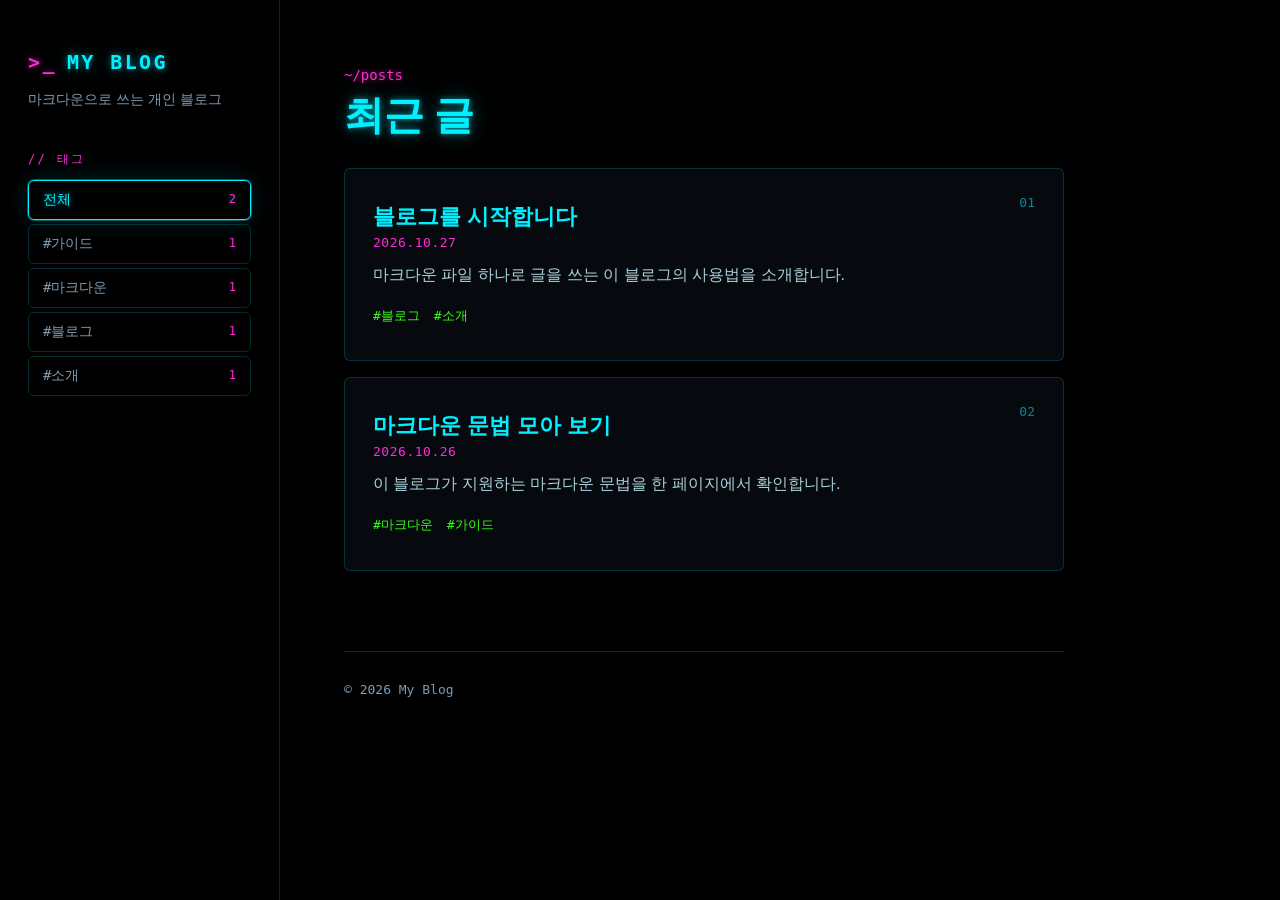
==== index.html @ 9af013af "네온 다크 테마로 디자인 전면 개편 - 검은 배경에 네온 청록·분홍·초록 색 체계 적용 - 넓은 화면은 왼쪽 고정 사이드바(태그, 목차) 레이아웃으로 변경 - 글 목록을 번호 붙은" ====
<!doctype html>
<html lang="ko">
<head>
  <meta charset="utf-8">
  <meta name="viewport" content="width=device-width, initial-scale=1">
  <meta name="color-scheme" content="dark">
  <meta name="theme-color" content="#000000">
  <meta name="description" content="마크다운으로 쓰는 개인 블로그">
  <title>My Blog</title>
  <link rel="stylesheet" href="css/style.css">
  <script type="module" src="js/list.js"></script>
</head>
<body>
  <a class="skip-link" href="#main-content">본문으로 건너뛰기</a>

  <div class="layout">
    <header class="sidebar">
      <a class="logo" href="index.html"><span class="logo-mark" aria-hidden="true">&gt;_</span>MY BLOG</a>
      <p class="tagline">마크다운으로 쓰는 개인 블로그</p>

      <div class="side-section" data-tag-section hidden>
        <p class="side-label">태그</p>
        <nav class="tag-filter" aria-label="태그 필터" data-tag-filter></nav>
      </div>
    </header>

    <main id="main-content" class="content">
      <p class="eyebrow">~/posts</p>
      <h1 class="page-title">최근 글</h1>
      <ul class="post-list" data-post-list>
        <li class="notice">불러오는 중…</li>
      </ul>

      <footer class="site-footer">© 2026 My Blog</footer>
    </main>
  </div>
</body>
</html>
---- css/style.css ----
/* ========== 색 · 글꼴 변수 ========== */

:root {
  color-scheme: dark;
  --bg: #000000;
  --surface: #06090d;
  --text: #c8f4ff;
  --text-muted: #7f9bb0;
  --neon: #00f0ff;
  --neon-2: #ff2bd6;
  --neon-3: #39ff14;
  --border: rgba(0, 240, 255, 0.18);
  --border-strong: rgba(0, 240, 255, 0.55);
  --code-bg: #05080c;

  --glow: 0 0 6px rgba(0, 240, 255, 0.55), 0 0 22px rgba(0, 240, 255, 0.3);
  --glow-2: 0 0 6px rgba(255, 43, 214, 0.6), 0 0 22px rgba(255, 43, 214, 0.3);
  --box-glow: 0 0 0 1px rgba(0, 240, 255, 0.35), 0 0 24px rgba(0, 240, 255, 0.15);

  --font-sans: -apple-system, BlinkMacSystemFont, "Apple SD Gothic Neo", "Pretendard", "Noto Sans KR",
    "Segoe UI", "Malgun Gothic", sans-serif;
  --font-mono: ui-monospace, SFMono-Regular, "SF Mono", Menlo, Consolas, "D2Coding", monospace;
  --content-width: 720px;
  --sidebar-width: 280px;
  --gutter: 16px;
  --radius: 6px;
}

@media (min-width: 768px) {
  :root {
    --gutter: 32px;
  }
}

/* ========== 기본 ========== */

*,
*::before,
*::after {
  box-sizing: border-box;
}

html {
  -webkit-text-size-adjust: 100%;
  text-size-adjust: 100%;
}

body {
  margin: 0;
  background: var(--bg);
  color: var(--text);
  font-family: var(--font-sans);
  font-size: 1rem;
  line-height: 1.6;
  word-break: keep-all;
  overflow-wrap: break-word;
  -webkit-font-smoothing: antialiased;
}

a {
  color: var(--neon-2);
}

:focus-visible {
  outline: 2px solid var(--neon-2);
  outline-offset: 3px;
  border-radius: 2px;
}

::selection {
  background: var(--neon-2);
  color: var(--bg);
}

.skip-link {
  position: absolute;
  top: -100px;
  left: var(--gutter);
  z-index: 10;
  padding: 8px 16px;
  background: var(--neon);
  color: var(--bg);
  font-weight: 700;
}

.skip-link:focus {
  top: 8px;
}

/* ========== 레이아웃: 모바일은 위 헤더 + 본문, 넓은 화면은 왼쪽 사이드바 + 본문 ========== */

.sidebar {
  padding: 20px var(--gutter);
  border-bottom: 1px solid var(--border);
}

.content {
  width: 100%;
  max-width: calc(var(--content-width) + var(--gutter) * 2);
  padding: 32px var(--gutter) 0;
}

@media (min-width: 960px) {
  .layout {
    display: grid;
    grid-template-columns: var(--sidebar-width) minmax(0, 1fr);
    min-height: 100vh;
  }

  .sidebar {
    position: sticky;
    top: 0;
    height: 100vh;
    padding: 40px 28px;
    overflow-y: auto;
    border-right: 1px solid var(--border);
    border-bottom: 0;
  }

  .content {
    padding: 64px clamp(32px, 5vw, 72px) 0;
    max-width: calc(var(--content-width) + clamp(32px, 5vw, 72px) * 2);
  }
}

/* ========== 사이드바 ========== */

.logo {
  display: inline-flex;
  align-items: center;
  gap: 10px;
  min-height: 44px;
  color: var(--neon);
  font-family: var(--font-mono);
  font-size: 1.25rem;
  font-weight: 700;
  letter-spacing: 0.12em;
  text-decoration: none;
  text-shadow: var(--glow);
}

.logo-mark {
  color: var(--neon-2);
  text-shadow: var(--glow-2);
}

.tagline {
  margin: 4px 0 0;
  color: var(--text-muted);
  font-size: 0.875rem;
}

.side-section {
  margin-top: 20px;
}

.side-section[hidden] {
  display: none;
}

.side-label {
  margin: 0 0 10px;
  color: var(--neon-2);
  font-family: var(--font-mono);
  font-size: 0.75rem;
  letter-spacing: 0.2em;
  text-transform: uppercase;
}

.side-label::before {
  content: "// ";
}

/* 태그: 모바일은 가로로 밀어 보는 한 줄, 넓은 화면은 세로 목록 */
.tag-filter {
  display: flex;
  gap: 8px;
  margin-inline: calc(var(--gutter) * -1);
  padding: 2px var(--gutter) 6px;
  overflow-x: auto;
  scrollbar-width: none;
}

.tag-filter::-webkit-scrollbar {
  display: none;
}

.chip {
  display: inline-flex;
  flex: none;
  align-items: center;
  gap: 8px;
  min-height: 44px;
  padding: 0 14px;
  border: 1px solid var(--border);
  border-radius: var(--radius);
  color: var(--text-muted);
  font-family: var(--font-mono);
  font-size: 0.875rem;
  text-decoration: none;
}

.chip:hover {
  border-color: var(--border-strong);
  color: var(--neon);
}

.chip[aria-current="page"] {
  border-color: var(--neon);
  color: var(--neon);
  box-shadow: var(--box-glow);
  text-shadow: var(--glow);
}

.chip-count {
  color: var(--neon-2);
  font-size: 0.75rem;
}

/* 사이드바 목차는 넓은 화면에서만 */
.side-toc {
  display: none;
}

@media (min-width: 960px) {
  .side-section {
    margin-top: 40px;
  }

  .tag-filter {
    flex-direction: column;
    gap: 4px;
    margin: 0;
    padding: 0;
    overflow: visible;
  }

  .chip {
    justify-content: space-between;
    min-height: 40px;
  }

  .side-toc:not([hidden]) {
    display: block;
  }
}

.side-toc ol {
  margin: 0;
  padding: 0;
  list-style: none;
  font-size: 0.875rem;
}

.side-toc a {
  display: block;
  padding: 6px 0 6px 12px;
  border-left: 2px solid var(--border);
  color: var(--text-muted);
  line-height: 1.5;
  text-decoration: none;
}

.side-toc .toc-h3 a {
  padding-left: 24px;
}

.side-toc a:hover {
  color: var(--neon);
}

.side-toc a[aria-current] {
  border-left-color: var(--neon);
  color: var(--neon);
  text-shadow: var(--glow);
}

/* ========== 목록 페이지 ========== */

.eyebrow {
  margin: 0;
  color: var(--neon-2);
  font-family: var(--font-mono);
  font-size: 0.875rem;
  text-shadow: var(--glow-2);
}

.page-title {
  margin: 4px 0 28px;
  color: var(--neon);
  font-size: 2rem;
  line-height: 1.25;
  letter-spacing: -0.01em;
  text-shadow: var(--glow);
}

.post-list {
  display: grid;
  gap: 16px;
  margin: 0;
  padding: 0;
  list-style: none;
  counter-reset: post;
}

.post-item {
  position: relative;
  padding: 22px 20px;
  border: 1px solid var(--border);
  border-radius: var(--radius);
  background: var(--surface);
  counter-increment: post;
}

.post-item::before {
  content: counter(post, decimal-leading-zero);
  position: absolute;
  top: 18px;
  right: 20px;
  color: var(--border-strong);
  font-family: var(--font-mono);
  font-size: 0.8125rem;
}

.post-item:hover,
.post-item:focus-within {
  border-color: var(--neon);
  box-shadow: var(--box-glow);
}

.post-item-title {
  margin: 6px 0 0;
  padding-right: 32px;
  font-size: 1.25rem;
  line-height: 1.45;
}

.post-item-title a {
  color: var(--neon);
  text-decoration: none;
}

/* 카드 전체를 눌러도 글로 이동한다 */
.post-item-title a::after {
  content: "";
  position: absolute;
  inset: 0;
}

.post-item-title a:focus-visible {
  outline: none;
}

.post-item:hover .post-item-title a {
  text-shadow: var(--glow);
}

.post-item-desc {
  margin: 8px 0 0;
  color: var(--text);
  opacity: 0.85;
}

.post-meta {
  margin: 0;
  color: var(--neon-2);
  font-family: var(--font-mono);
  font-size: 0.8125rem;
  letter-spacing: 0.04em;
}

.post-meta > * + *::before {
  content: "/";
  margin: 0 0.6em;
  color: var(--text-muted);
}

.tag-list {
  position: relative;
  z-index: 1;
  display: flex;
  flex-wrap: wrap;
  gap: 0 14px;
  margin: 10px 0 0;
  padding: 0;
  list-style: none;
}

.tag {
  display: inline-block;
  padding: 8px 0;
  color: var(--neon-3);
  font-family: var(--font-mono);
  font-size: 0.8125rem;
  text-decoration: none;
}

.tag:hover {
  text-decoration: underline;
}

/* ========== 글 페이지 ========== */

/* 날짜를 제목 위로 올리기 위해 flex로 순서를 바꾼다 */
.post-header {
  display: flex;
  flex-direction: column;
  margin-bottom: 36px;
  padding-bottom: 28px;
  border-bottom: 1px solid var(--border);
}

.post-title {
  margin: 10px 0 0;
  color: var(--neon);
  font-size: clamp(1.75rem, 1.2rem + 2.4vw, 2.625rem);
  line-height: 1.3;
  letter-spacing: -0.02em;
  text-shadow: var(--glow);
}

.post-header .post-meta {
  order: -1;
}

.post-header .tag-list {
  margin-top: 12px;
}

/* 모바일 목차 (넓은 화면에서는 사이드바 목차를 쓴다) */
.toc {
  margin: 0 0 36px;
  padding: 0 16px;
  border: 1px solid var(--border);
  border-radius: var(--radius);
  background: var(--surface);
}

.toc summary {
  display: flex;
  align-items: center;
  min-height: 44px;
  color: var(--neon);
  font-family: var(--font-mono);
  font-size: 0.875rem;
  letter-spacing: 0.1em;
  list-style: none;
  cursor: pointer;
}

.toc summary::-webkit-details-marker {
  display: none;
}

.toc summary::before {
  content: "+";
  width: 1.5em;
  color: var(--neon-2);
}

.toc[open] summary::before {
  content: "−";
}

.toc ol {
  margin: 0 0 12px;
  padding: 0;
  list-style: none;
  font-size: 0.9375rem;
}

.toc a {
  display: block;
  padding: 7px 0;
  color: var(--text-muted);
  line-height: 1.5;
  text-decoration: none;
}

.toc a:hover {
  color: var(--neon);
}

.toc .toc-h3 a {
  padding-left: 1em;
}

@media (min-width: 960px) {
  .content .toc {
    display: none;
  }
}

.post-nav {
  display: grid;
  gap: 12px;
  margin-top: 64px;
}

.post-nav-link {
  display: flex;
  flex-direction: column;
  gap: 4px;
  padding: 18px 20px;
  border: 1px solid var(--border);
  border-radius: var(--radius);
  background: var(--surface);
  color: var(--neon);
  text-decoration: none;
}

.post-nav-link:hover {
  border-color: var(--neon);
  box-shadow: var(--box-glow);
}

.post-nav-link.next {
  text-align: right;
}

.post-nav-label {
  color: var(--neon-2);
  font-family: var(--font-mono);
  font-size: 0.75rem;
  letter-spacing: 0.1em;
}

.post-nav-title {
  font-weight: 600;
  line-height: 1.45;
}

@media (min-width: 768px) {
  .post-nav {
    grid-template-columns: 1fr 1fr;
  }

  .post-nav-link.next {
    grid-column: 2;
  }
}

.back-link {
  margin: 28px 0 0;
}

.back-link a {
  display: inline-block;
  padding: 10px 0;
  color: var(--text-muted);
  font-family: var(--font-mono);
  font-size: 0.875rem;
  text-decoration: none;
}

.back-link a:hover {
  color: var(--neon);
}

.notice {
  padding: 48px 0;
  color: var(--text-muted);
  text-align: center;
}

.notice h1 {
  margin: 0 0 12px;
  color: var(--neon-2);
  font-size: 1.5rem;
  text-shadow: var(--glow-2);
}

.notice p {
  margin: 0 0 8px;
}

.notice code {
  padding: 0.15em 0.4em;
  border: 1px solid var(--border);
  border-radius: 4px;
  color: var(--neon-3);
  font-family: var(--font-mono);
  font-size: 0.875em;
}

.site-footer {
  margin-top: 80px;
  padding: 28px 0 32px;
  border-top: 1px solid var(--border);
  color: var(--text-muted);
  font-family: var(--font-mono);
  font-size: 0.8125rem;
}

/* ========== 본문 (마크다운) ========== */

.prose {
  font-size: 1.0625rem;
  line-height: 1.8;
}

.prose > * {
  margin: 0;
}

.prose > * + * {
  margin-top: 1.25em;
}

.prose :is(h1, h2, h3, h4, h5, h6) {
  color: var(--neon);
  line-height: 1.4;
  letter-spacing: -0.01em;
  scroll-margin-top: 24px;
}

.prose > :is(h1, h2) {
  margin-top: 2.4em;
  font-size: 1.5em;
  text-shadow: var(--glow);
}

.prose > h3 {
  margin-top: 2em;
  font-size: 1.25em;
}

.prose > :is(h4, h5, h6) {
  margin-top: 1.8em;
  font-size: 1.05em;
}

.prose > h2::before,
.prose > h3::before {
  color: var(--neon-2);
  font-family: var(--font-mono);
  font-weight: 400;
  text-shadow: none;
}

.prose > h2::before {
  content: "# ";
}

.prose > h3::before {
  content: "## ";
}

.prose > :is(h1, h2, h3, h4, h5, h6) + * {
  margin-top: 0.75em;
}

.prose > :first-child {
  margin-top: 0;
}

.prose strong {
  color: #ffffff;
}

.prose em {
  color: var(--neon);
}

.prose a {
  text-decoration-thickness: 1px;
  text-underline-offset: 0.25em;
}

.prose a:hover {
  text-shadow: var(--glow-2);
}

.prose :is(ul, ol) {
  padding-left: 1.5em;
}

.prose li + li,
.prose li > :is(ul, ol) {
  margin-top: 0.4em;
}

.prose li > :is(p, pre, blockquote, .table-wrap) {
  margin: 0.6em 0 0;
}

.prose li > :first-child {
  margin-top: 0;
}

.prose li::marker {
  color: var(--neon-2);
}

.prose li.task {
  list-style: none;
}

.prose li.task input {
  width: 1em;
  height: 1em;
  margin: 0 0.5em 0 -1.4em;
  vertical-align: -0.1em;
  accent-color: var(--neon-3);
}

.prose blockquote {
  padding: 0.6em 1em;
  border-left: 3px solid var(--neon-2);
  background: rgba(255, 43, 214, 0.06);
  color: var(--text);
}

.prose blockquote > * {
  margin: 0;
}

.prose blockquote > * + * {
  margin-top: 0.8em;
}

.prose code {
  padding: 0.15em 0.4em;
  border: 1px solid rgba(57, 255, 20, 0.25);
  border-radius: 4px;
  background: var(--code-bg);
  color: var(--neon-3);
  font-family: var(--font-mono);
  font-size: 0.85em;
  word-break: normal;
  overflow-wrap: anywhere;
}

.prose pre {
  padding: 16px 18px;
  overflow-x: auto;
  border: 1px solid var(--border);
  border-radius: var(--radius);
  background: var(--code-bg);
  font-size: 0.875rem;
  line-height: 1.65;
}

.prose pre code {
  padding: 0;
  border: 0;
  border-radius: 0;
  background: none;
  color: var(--text);
  font-size: inherit;
  white-space: pre;
  overflow-wrap: normal;
}

.prose hr {
  height: 0;
  margin-block: 2.5em;
  border: 0;
  border-top: 1px solid var(--neon);
  box-shadow: var(--glow);
}

.prose img {
  max-width: 100%;
  height: auto;
  border: 1px solid var(--border);
  border-radius: var(--radius);
  vertical-align: middle;
}

.prose del {
  color: var(--text-muted);
}

.prose .table-wrap {
  overflow-x: auto;
  border: 1px solid var(--border);
  border-radius: var(--radius);
}

.prose table {
  width: 100%;
  border-collapse: collapse;
  font-size: 0.9375em;
  line-height: 1.6;
}

.prose :is(th, td) {
  padding: 0.6em 0.9em;
  border-bottom: 1px solid var(--border);
  text-align: left;
  vertical-align: top;
}

.prose tr:last-child td {
  border-bottom: 0;
}

.prose th {
  background: var(--surface);
  color: var(--neon);
  font-family: var(--font-mono);
  font-size: 0.875em;
  font-weight: 600;
  letter-spacing: 0.05em;
  white-space: nowrap;
}

/* 모바일에서는 코드 블록을 화면 끝까지 넓혀 한 줄에 더 많이 보이게 한다 */
@media (max-width: 767px) {
  .prose > pre {
    margin-inline: calc(var(--gutter) * -1);
    border-inline: 0;
    border-radius: 0;
  }
}

@media (min-width: 768px) {
  .prose {
    font-size: 1.125rem;
  }

  .page-title {
    font-size: 2.5rem;
  }

  .post-item {
    padding: 26px 28px;
  }

  .post-item::before {
    top: 24px;
    right: 28px;
  }

  .post-item-title {
    font-size: 1.375rem;
  }
}

/* ========== 움직임 ========== */

@media (prefers-reduced-motion: no-preference) {
  html {
    scroll-behavior: smooth;
  }

  .chip,
  .post-item,
  .post-nav-link,
  .side-toc a,
  .post-item-title a {
    transition: border-color 0.2s ease, box-shadow 0.2s ease, color 0.2s ease, text-shadow 0.2s ease;
  }
}
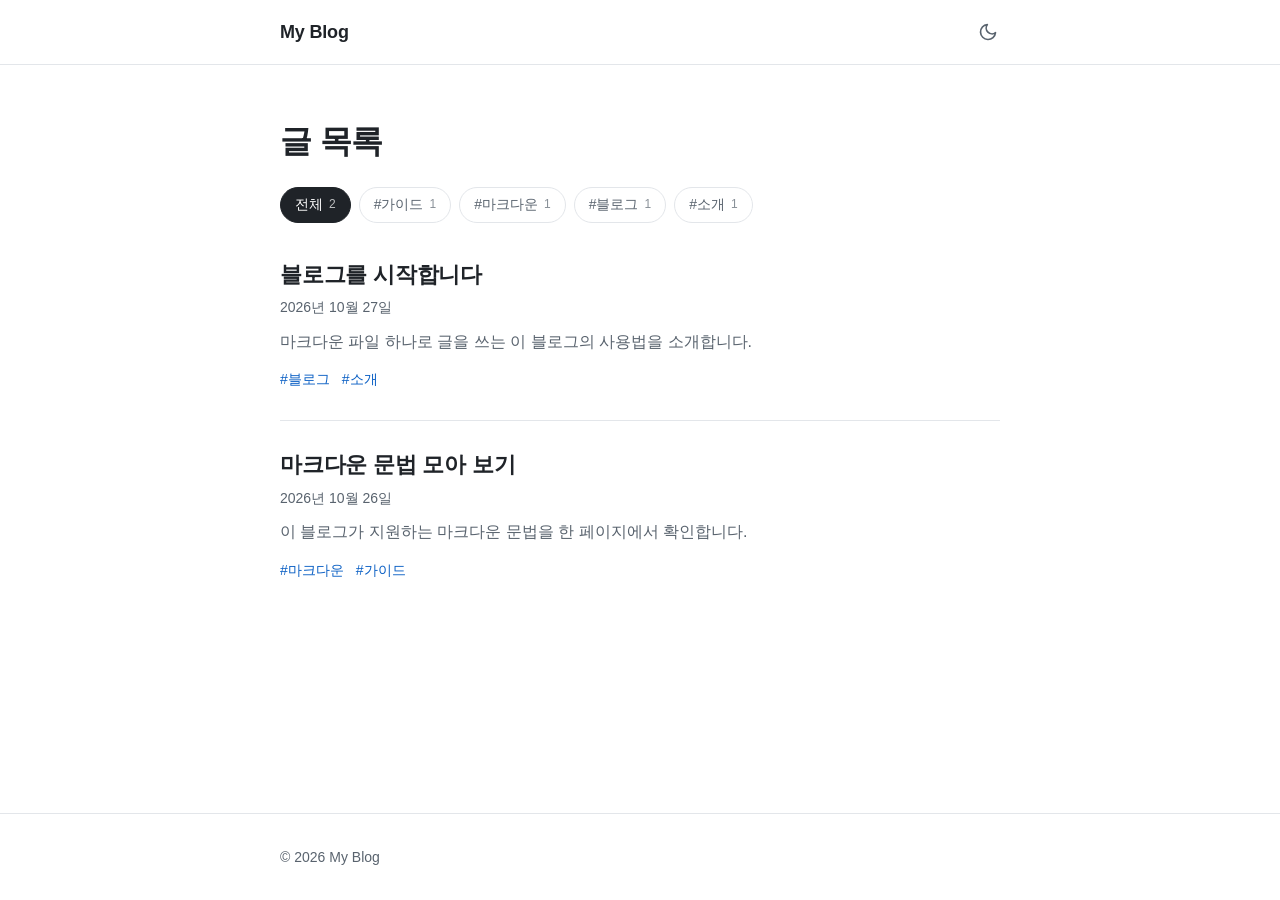
==== commit e2120d99: "네온 디자인 되돌리기 9af013a(네온 다크 테마로 디자인 전면 개편)의 변경을 되돌려 초기 디자인으로 복원한다.  Co-Authored-By: Claude Opus 5.5 <n" ====
--- a/index.html
+++ b/index.html
@@ -3,36 +3,43 @@
 <head>
   <meta charset="utf-8">
   <meta name="viewport" content="width=device-width, initial-scale=1">
-  <meta name="color-scheme" content="dark">
-  <meta name="theme-color" content="#000000">
+  <meta name="color-scheme" content="light dark">
   <meta name="description" content="마크다운으로 쓰는 개인 블로그">
   <title>My Blog</title>
+  <script>
+    // 화면을 그리기 전에 저장된 테마를 적용해 깜빡임을 막는다
+    try {
+      const saved = localStorage.getItem('theme');
+      if (saved === 'dark' || saved === 'light') document.documentElement.dataset.theme = saved;
+    } catch (e) {}
+  </script>
   <link rel="stylesheet" href="css/style.css">
+  <script type="module" src="js/theme.js"></script>
   <script type="module" src="js/list.js"></script>
 </head>
 <body>
   <a class="skip-link" href="#main-content">본문으로 건너뛰기</a>
 
-  <div class="layout">
-    <header class="sidebar">
-      <a class="logo" href="index.html"><span class="logo-mark" aria-hidden="true">&gt;_</span>MY BLOG</a>
-      <p class="tagline">마크다운으로 쓰는 개인 블로그</p>
+  <header class="site-header">
+    <div class="container header-inner">
+      <a class="site-title" href="index.html">My Blog</a>
+      <button class="theme-toggle" type="button" aria-label="테마 전환">
+        <svg class="icon-moon" viewBox="0 0 24 24" width="20" height="20" fill="none" stroke="currentColor" stroke-width="2" stroke-linecap="round" stroke-linejoin="round" aria-hidden="true"><path d="M21 12.79A9 9 0 1 1 11.21 3 7 7 0 0 0 21 12.79z"/></svg>
+        <svg class="icon-sun" viewBox="0 0 24 24" width="20" height="20" fill="none" stroke="currentColor" stroke-width="2" stroke-linecap="round" stroke-linejoin="round" aria-hidden="true"><circle cx="12" cy="12" r="4"/><path d="M12 2v2M12 20v2M4.93 4.93l1.41 1.41M17.66 17.66l1.41 1.41M2 12h2M20 12h2M4.93 19.07l1.41-1.41M17.66 6.34l1.41-1.41"/></svg>
+      </button>
+    </div>
+  </header>
 
-      <div class="side-section" data-tag-section hidden>
-        <p class="side-label">태그</p>
-        <nav class="tag-filter" aria-label="태그 필터" data-tag-filter></nav>
-      </div>
-    </header>
+  <main id="main-content" class="container">
+    <h1 class="page-title">글 목록</h1>
+    <nav class="tag-filter" aria-label="태그 필터" data-tag-filter hidden></nav>
+    <ul class="post-list" data-post-list>
+      <li class="notice">불러오는 중…</li>
+    </ul>
+  </main>
 
-    <main id="main-content" class="content">
-      <p class="eyebrow">~/posts</p>
-      <h1 class="page-title">최근 글</h1>
-      <ul class="post-list" data-post-list>
-        <li class="notice">불러오는 중…</li>
-      </ul>
-
-      <footer class="site-footer">© 2026 My Blog</footer>
-    </main>
-  </div>
+  <footer class="site-footer">
+    <div class="container">© 2026 My Blog</div>
+  </footer>
 </body>
 </html>
--- a/css/style.css
+++ b/css/style.css
@@ -1,34 +1,56 @@
-/* ========== 색 · 글꼴 변수 ========== */
+/* ========== 테마 변수 ========== */
 
 :root {
-  color-scheme: dark;
-  --bg: #000000;
-  --surface: #06090d;
-  --text: #c8f4ff;
-  --text-muted: #7f9bb0;
-  --neon: #00f0ff;
-  --neon-2: #ff2bd6;
-  --neon-3: #39ff14;
-  --border: rgba(0, 240, 255, 0.18);
-  --border-strong: rgba(0, 240, 255, 0.55);
-  --code-bg: #05080c;
-
-  --glow: 0 0 6px rgba(0, 240, 255, 0.55), 0 0 22px rgba(0, 240, 255, 0.3);
-  --glow-2: 0 0 6px rgba(255, 43, 214, 0.6), 0 0 22px rgba(255, 43, 214, 0.3);
-  --box-glow: 0 0 0 1px rgba(0, 240, 255, 0.35), 0 0 24px rgba(0, 240, 255, 0.15);
+  color-scheme: light;
+  --bg: #ffffff;
+  --surface: #f6f7f9;
+  --text: #1f2328;
+  --text-muted: #59636e;
+  --accent: #0a5fc4;
+  --border: #e3e6ea;
+  --code-bg: #f3f4f6;
+  --quote: #d0d7de;
+  --selection: rgba(10, 95, 196, 0.18);
 
   --font-sans: -apple-system, BlinkMacSystemFont, "Apple SD Gothic Neo", "Pretendard", "Noto Sans KR",
     "Segoe UI", "Malgun Gothic", sans-serif;
   --font-mono: ui-monospace, SFMono-Regular, "SF Mono", Menlo, Consolas, "D2Coding", monospace;
   --content-width: 720px;
-  --sidebar-width: 280px;
   --gutter: 16px;
-  --radius: 6px;
+  --radius: 8px;
+}
+
+@media (prefers-color-scheme: dark) {
+  :root:not([data-theme="light"]) {
+    color-scheme: dark;
+    --bg: #0f1115;
+    --surface: #171a21;
+    --text: #e6e8eb;
+    --text-muted: #9ba4ae;
+    --accent: #6cb0ff;
+    --border: #262b33;
+    --code-bg: #171a21;
+    --quote: #3a414b;
+    --selection: rgba(108, 176, 255, 0.25);
+  }
+}
+
+:root[data-theme="dark"] {
+  color-scheme: dark;
+  --bg: #0f1115;
+  --surface: #171a21;
+  --text: #e6e8eb;
+  --text-muted: #9ba4ae;
+  --accent: #6cb0ff;
+  --border: #262b33;
+  --code-bg: #171a21;
+  --quote: #3a414b;
+  --selection: rgba(108, 176, 255, 0.25);
 }
 
 @media (min-width: 768px) {
   :root {
-    --gutter: 32px;
+    --gutter: 24px;
   }
 }
 
@@ -46,6 +68,10 @@
 }
 
 body {
+  display: flex;
+  flex-direction: column;
+  min-height: 100vh;
+  min-height: 100dvh;
   margin: 0;
   background: var(--bg);
   color: var(--text);
@@ -57,19 +83,29 @@
   -webkit-font-smoothing: antialiased;
 }
 
+main {
+  flex: 1;
+}
+
 a {
-  color: var(--neon-2);
+  color: var(--accent);
 }
 
 :focus-visible {
-  outline: 2px solid var(--neon-2);
-  outline-offset: 3px;
-  border-radius: 2px;
+  outline: 2px solid var(--accent);
+  outline-offset: 2px;
+  border-radius: 4px;
 }
 
 ::selection {
-  background: var(--neon-2);
-  color: var(--bg);
+  background: var(--selection);
+}
+
+.container {
+  width: 100%;
+  max-width: calc(var(--content-width) + var(--gutter) * 2);
+  margin-inline: auto;
+  padding-inline: var(--gutter);
 }
 
 .skip-link {
@@ -78,320 +114,196 @@
   left: var(--gutter);
   z-index: 10;
   padding: 8px 16px;
-  background: var(--neon);
+  border-radius: var(--radius);
+  background: var(--accent);
   color: var(--bg);
-  font-weight: 700;
 }
 
 .skip-link:focus {
   top: 8px;
 }
 
-/* ========== 레이아웃: 모바일은 위 헤더 + 본문, 넓은 화면은 왼쪽 사이드바 + 본문 ========== */
-
-.sidebar {
-  padding: 20px var(--gutter);
+/* ========== 헤더 · 푸터 ========== */
+
+.site-header {
   border-bottom: 1px solid var(--border);
 }
 
-.content {
-  width: 100%;
-  max-width: calc(var(--content-width) + var(--gutter) * 2);
-  padding: 32px var(--gutter) 0;
-}
-
-@media (min-width: 960px) {
-  .layout {
-    display: grid;
-    grid-template-columns: var(--sidebar-width) minmax(0, 1fr);
-    min-height: 100vh;
-  }
-
-  .sidebar {
-    position: sticky;
-    top: 0;
-    height: 100vh;
-    padding: 40px 28px;
-    overflow-y: auto;
-    border-right: 1px solid var(--border);
-    border-bottom: 0;
-  }
-
-  .content {
-    padding: 64px clamp(32px, 5vw, 72px) 0;
-    max-width: calc(var(--content-width) + clamp(32px, 5vw, 72px) * 2);
-  }
-}
-
-/* ========== 사이드바 ========== */
-
-.logo {
+.header-inner {
+  display: flex;
+  align-items: center;
+  justify-content: space-between;
+  min-height: 64px;
+}
+
+.site-title {
+  padding: 10px 0;
+  color: var(--text);
+  font-size: 1.125rem;
+  font-weight: 700;
+  letter-spacing: -0.01em;
+  text-decoration: none;
+}
+
+.theme-toggle {
   display: inline-flex;
   align-items: center;
-  gap: 10px;
-  min-height: 44px;
-  color: var(--neon);
-  font-family: var(--font-mono);
-  font-size: 1.25rem;
-  font-weight: 700;
-  letter-spacing: 0.12em;
-  text-decoration: none;
-  text-shadow: var(--glow);
-}
-
-.logo-mark {
-  color: var(--neon-2);
-  text-shadow: var(--glow-2);
-}
-
-.tagline {
-  margin: 4px 0 0;
+  justify-content: center;
+  width: 44px;
+  height: 44px;
+  margin-right: -10px;
+  padding: 0;
+  border: 0;
+  border-radius: 50%;
+  background: transparent;
+  color: var(--text-muted);
+  cursor: pointer;
+}
+
+.theme-toggle:hover {
+  background: var(--surface);
+  color: var(--text);
+}
+
+/* 라이트일 때 달, 다크일 때 해 아이콘 */
+.icon-sun {
+  display: none;
+}
+
+:root[data-theme="dark"] .icon-sun {
+  display: block;
+}
+
+:root[data-theme="dark"] .icon-moon {
+  display: none;
+}
+
+@media (prefers-color-scheme: dark) {
+  :root:not([data-theme="light"]) .icon-sun {
+    display: block;
+  }
+
+  :root:not([data-theme="light"]) .icon-moon {
+    display: none;
+  }
+}
+
+.site-footer {
+  margin-top: 80px;
+  padding: 32px 0;
+  border-top: 1px solid var(--border);
   color: var(--text-muted);
   font-size: 0.875rem;
 }
 
-.side-section {
-  margin-top: 20px;
-}
-
-.side-section[hidden] {
-  display: none;
-}
-
-.side-label {
-  margin: 0 0 10px;
-  color: var(--neon-2);
-  font-family: var(--font-mono);
-  font-size: 0.75rem;
-  letter-spacing: 0.2em;
-  text-transform: uppercase;
-}
-
-.side-label::before {
-  content: "// ";
-}
-
-/* 태그: 모바일은 가로로 밀어 보는 한 줄, 넓은 화면은 세로 목록 */
+/* ========== 목록 페이지 ========== */
+
+.page-title {
+  margin: 40px 0 20px;
+  font-size: 1.75rem;
+  line-height: 1.3;
+  letter-spacing: -0.02em;
+}
+
 .tag-filter {
   display: flex;
+  flex-wrap: wrap;
   gap: 8px;
-  margin-inline: calc(var(--gutter) * -1);
-  padding: 2px var(--gutter) 6px;
-  overflow-x: auto;
-  scrollbar-width: none;
-}
-
-.tag-filter::-webkit-scrollbar {
+  margin-bottom: 8px;
+}
+
+.tag-filter[hidden] {
   display: none;
 }
 
 .chip {
   display: inline-flex;
-  flex: none;
   align-items: center;
-  gap: 8px;
-  min-height: 44px;
+  gap: 6px;
+  min-height: 36px;
   padding: 0 14px;
   border: 1px solid var(--border);
-  border-radius: var(--radius);
-  color: var(--text-muted);
-  font-family: var(--font-mono);
+  border-radius: 999px;
+  color: var(--text-muted);
   font-size: 0.875rem;
   text-decoration: none;
 }
 
 .chip:hover {
-  border-color: var(--border-strong);
-  color: var(--neon);
+  border-color: var(--text-muted);
+  color: var(--text);
 }
 
 .chip[aria-current="page"] {
-  border-color: var(--neon);
-  color: var(--neon);
-  box-shadow: var(--box-glow);
-  text-shadow: var(--glow);
+  border-color: var(--text);
+  background: var(--text);
+  color: var(--bg);
 }
 
 .chip-count {
-  color: var(--neon-2);
   font-size: 0.75rem;
-}
-
-/* 사이드바 목차는 넓은 화면에서만 */
-.side-toc {
-  display: none;
-}
-
-@media (min-width: 960px) {
-  .side-section {
-    margin-top: 40px;
-  }
-
-  .tag-filter {
-    flex-direction: column;
-    gap: 4px;
-    margin: 0;
-    padding: 0;
-    overflow: visible;
-  }
-
-  .chip {
-    justify-content: space-between;
-    min-height: 40px;
-  }
-
-  .side-toc:not([hidden]) {
-    display: block;
-  }
-}
-
-.side-toc ol {
+  opacity: 0.7;
+}
+
+.post-list {
   margin: 0;
   padding: 0;
   list-style: none;
+}
+
+.post-item {
+  padding: 28px 0;
+  border-bottom: 1px solid var(--border);
+}
+
+.post-item:last-child {
+  border-bottom: 0;
+}
+
+.post-item-title {
+  margin: 0;
+  font-size: 1.25rem;
+  line-height: 1.45;
+  letter-spacing: -0.01em;
+}
+
+.post-item-title a {
+  color: var(--text);
+  text-decoration: none;
+}
+
+.post-item-title a:hover {
+  color: var(--accent);
+}
+
+.post-item-desc {
+  margin: 10px 0 0;
+  color: var(--text-muted);
+}
+
+.post-meta {
+  margin: 6px 0 0;
+  color: var(--text-muted);
   font-size: 0.875rem;
 }
 
-.side-toc a {
-  display: block;
-  padding: 6px 0 6px 12px;
-  border-left: 2px solid var(--border);
-  color: var(--text-muted);
-  line-height: 1.5;
-  text-decoration: none;
-}
-
-.side-toc .toc-h3 a {
-  padding-left: 24px;
-}
-
-.side-toc a:hover {
-  color: var(--neon);
-}
-
-.side-toc a[aria-current] {
-  border-left-color: var(--neon);
-  color: var(--neon);
-  text-shadow: var(--glow);
-}
-
-/* ========== 목록 페이지 ========== */
-
-.eyebrow {
-  margin: 0;
-  color: var(--neon-2);
-  font-family: var(--font-mono);
-  font-size: 0.875rem;
-  text-shadow: var(--glow-2);
-}
-
-.page-title {
-  margin: 4px 0 28px;
-  color: var(--neon);
-  font-size: 2rem;
-  line-height: 1.25;
-  letter-spacing: -0.01em;
-  text-shadow: var(--glow);
-}
-
-.post-list {
-  display: grid;
-  gap: 16px;
-  margin: 0;
+.post-meta > * + *::before {
+  content: "·";
+  margin: 0 0.5em;
+}
+
+.tag-list {
+  display: flex;
+  flex-wrap: wrap;
+  gap: 4px 12px;
+  margin: 12px 0 0;
   padding: 0;
   list-style: none;
-  counter-reset: post;
-}
-
-.post-item {
-  position: relative;
-  padding: 22px 20px;
-  border: 1px solid var(--border);
-  border-radius: var(--radius);
-  background: var(--surface);
-  counter-increment: post;
-}
-
-.post-item::before {
-  content: counter(post, decimal-leading-zero);
-  position: absolute;
-  top: 18px;
-  right: 20px;
-  color: var(--border-strong);
-  font-family: var(--font-mono);
-  font-size: 0.8125rem;
-}
-
-.post-item:hover,
-.post-item:focus-within {
-  border-color: var(--neon);
-  box-shadow: var(--box-glow);
-}
-
-.post-item-title {
-  margin: 6px 0 0;
-  padding-right: 32px;
-  font-size: 1.25rem;
-  line-height: 1.45;
-}
-
-.post-item-title a {
-  color: var(--neon);
-  text-decoration: none;
-}
-
-/* 카드 전체를 눌러도 글로 이동한다 */
-.post-item-title a::after {
-  content: "";
-  position: absolute;
-  inset: 0;
-}
-
-.post-item-title a:focus-visible {
-  outline: none;
-}
-
-.post-item:hover .post-item-title a {
-  text-shadow: var(--glow);
-}
-
-.post-item-desc {
-  margin: 8px 0 0;
-  color: var(--text);
-  opacity: 0.85;
-}
-
-.post-meta {
-  margin: 0;
-  color: var(--neon-2);
-  font-family: var(--font-mono);
-  font-size: 0.8125rem;
-  letter-spacing: 0.04em;
-}
-
-.post-meta > * + *::before {
-  content: "/";
-  margin: 0 0.6em;
-  color: var(--text-muted);
-}
-
-.tag-list {
-  position: relative;
-  z-index: 1;
-  display: flex;
-  flex-wrap: wrap;
-  gap: 0 14px;
-  margin: 10px 0 0;
-  padding: 0;
-  list-style: none;
 }
 
 .tag {
-  display: inline-block;
-  padding: 8px 0;
-  color: var(--neon-3);
-  font-family: var(--font-mono);
-  font-size: 0.8125rem;
+  color: var(--accent);
+  font-size: 0.875rem;
   text-decoration: none;
 }
 
@@ -399,37 +311,42 @@
   text-decoration: underline;
 }
 
+/* 터치 기기에서는 누르기 쉽게 영역을 넓힌다 */
+@media (pointer: coarse) {
+  .chip {
+    min-height: 44px;
+  }
+
+  .tag-list {
+    gap: 0 16px;
+  }
+
+  .tag {
+    display: inline-block;
+    padding: 10px 0;
+  }
+}
+
 /* ========== 글 페이지 ========== */
 
-/* 날짜를 제목 위로 올리기 위해 flex로 순서를 바꾼다 */
 .post-header {
-  display: flex;
-  flex-direction: column;
-  margin-bottom: 36px;
-  padding-bottom: 28px;
-  border-bottom: 1px solid var(--border);
+  margin: 40px 0 32px;
 }
 
 .post-title {
-  margin: 10px 0 0;
-  color: var(--neon);
-  font-size: clamp(1.75rem, 1.2rem + 2.4vw, 2.625rem);
+  margin: 0;
+  font-size: clamp(1.75rem, 1.2rem + 2.4vw, 2.5rem);
   line-height: 1.3;
-  letter-spacing: -0.02em;
-  text-shadow: var(--glow);
+  letter-spacing: -0.025em;
 }
 
 .post-header .post-meta {
-  order: -1;
-}
-
-.post-header .tag-list {
   margin-top: 12px;
-}
-
-/* 모바일 목차 (넓은 화면에서는 사이드바 목차를 쓴다) */
+  font-size: 0.9375rem;
+}
+
 .toc {
-  margin: 0 0 36px;
+  margin: 0 0 40px;
   padding: 0 16px;
   border: 1px solid var(--border);
   border-radius: var(--radius);
@@ -440,10 +357,8 @@
   display: flex;
   align-items: center;
   min-height: 44px;
-  color: var(--neon);
-  font-family: var(--font-mono);
-  font-size: 0.875rem;
-  letter-spacing: 0.1em;
+  font-size: 0.9375rem;
+  font-weight: 600;
   list-style: none;
   cursor: pointer;
 }
@@ -452,66 +367,65 @@
   display: none;
 }
 
-.toc summary::before {
-  content: "+";
-  width: 1.5em;
-  color: var(--neon-2);
-}
-
-.toc[open] summary::before {
-  content: "−";
+.toc summary::after {
+  content: "";
+  width: 7px;
+  height: 7px;
+  margin: -4px 4px 0 auto;
+  border-right: 2px solid var(--text-muted);
+  border-bottom: 2px solid var(--text-muted);
+  transform: rotate(45deg);
+}
+
+.toc[open] summary::after {
+  margin-top: 4px;
+  transform: rotate(-135deg);
 }
 
 .toc ol {
   margin: 0 0 12px;
   padding: 0;
+  font-size: 0.9375rem;
   list-style: none;
-  font-size: 0.9375rem;
 }
 
 .toc a {
   display: block;
-  padding: 7px 0;
+  padding: 6px 0;
   color: var(--text-muted);
   line-height: 1.5;
   text-decoration: none;
 }
 
 .toc a:hover {
-  color: var(--neon);
+  color: var(--accent);
 }
 
 .toc .toc-h3 a {
   padding-left: 1em;
-}
-
-@media (min-width: 960px) {
-  .content .toc {
-    display: none;
-  }
 }
 
 .post-nav {
   display: grid;
   gap: 12px;
   margin-top: 64px;
+  padding-top: 32px;
+  border-top: 1px solid var(--border);
 }
 
 .post-nav-link {
   display: flex;
   flex-direction: column;
   gap: 4px;
-  padding: 18px 20px;
+  padding: 16px;
   border: 1px solid var(--border);
   border-radius: var(--radius);
-  background: var(--surface);
-  color: var(--neon);
+  color: var(--text);
   text-decoration: none;
 }
 
 .post-nav-link:hover {
-  border-color: var(--neon);
-  box-shadow: var(--box-glow);
+  border-color: var(--accent);
 }
 
 .post-nav-link.next {
@@ -519,10 +433,8 @@
 }
 
 .post-nav-label {
-  color: var(--neon-2);
-  font-family: var(--font-mono);
-  font-size: 0.75rem;
-  letter-spacing: 0.1em;
+  color: var(--text-muted);
+  font-size: 0.8125rem;
 }
 
 .post-nav-title {
@@ -530,31 +442,19 @@
   line-height: 1.45;
 }
 
-@media (min-width: 768px) {
-  .post-nav {
-    grid-template-columns: 1fr 1fr;
-  }
-
-  .post-nav-link.next {
-    grid-column: 2;
-  }
-}
-
 .back-link {
-  margin: 28px 0 0;
+  margin: 32px 0 0;
 }
 
 .back-link a {
   display: inline-block;
   padding: 10px 0;
   color: var(--text-muted);
-  font-family: var(--font-mono);
-  font-size: 0.875rem;
   text-decoration: none;
 }
 
 .back-link a:hover {
-  color: var(--neon);
+  color: var(--accent);
 }
 
 .notice {
@@ -565,9 +465,8 @@
 
 .notice h1 {
   margin: 0 0 12px;
-  color: var(--neon-2);
+  color: var(--text);
   font-size: 1.5rem;
-  text-shadow: var(--glow-2);
 }
 
 .notice p {
@@ -576,20 +475,37 @@
 
 .notice code {
   padding: 0.15em 0.4em;
-  border: 1px solid var(--border);
   border-radius: 4px;
-  color: var(--neon-3);
+  background: var(--code-bg);
   font-family: var(--font-mono);
   font-size: 0.875em;
 }
 
-.site-footer {
-  margin-top: 80px;
-  padding: 28px 0 32px;
-  border-top: 1px solid var(--border);
-  color: var(--text-muted);
-  font-family: var(--font-mono);
-  font-size: 0.8125rem;
+.notice .back-link {
+  margin-top: 16px;
+}
+
+@media (min-width: 768px) {
+  .page-title {
+    margin: 56px 0 24px;
+    font-size: 2rem;
+  }
+
+  .post-item-title {
+    font-size: 1.375rem;
+  }
+
+  .post-header {
+    margin: 64px 0 40px;
+  }
+
+  .post-nav {
+    grid-template-columns: 1fr 1fr;
+  }
+
+  .post-nav-link.next {
+    grid-column: 2;
+  }
 }
 
 /* ========== 본문 (마크다운) ========== */
@@ -608,16 +524,19 @@
 }
 
 .prose :is(h1, h2, h3, h4, h5, h6) {
-  color: var(--neon);
   line-height: 1.4;
-  letter-spacing: -0.01em;
+  letter-spacing: -0.015em;
   scroll-margin-top: 24px;
 }
 
-.prose > :is(h1, h2) {
+.prose > h1 {
+  margin-top: 2.4em;
+  font-size: 1.75em;
+}
+
+.prose > h2 {
   margin-top: 2.4em;
   font-size: 1.5em;
-  text-shadow: var(--glow);
 }
 
 .prose > h3 {
@@ -630,22 +549,6 @@
   font-size: 1.05em;
 }
 
-.prose > h2::before,
-.prose > h3::before {
-  color: var(--neon-2);
-  font-family: var(--font-mono);
-  font-weight: 400;
-  text-shadow: none;
-}
-
-.prose > h2::before {
-  content: "# ";
-}
-
-.prose > h3::before {
-  content: "## ";
-}
-
 .prose > :is(h1, h2, h3, h4, h5, h6) + * {
   margin-top: 0.75em;
 }
@@ -654,21 +557,13 @@
   margin-top: 0;
 }
 
-.prose strong {
-  color: #ffffff;
-}
-
-.prose em {
-  color: var(--neon);
-}
-
 .prose a {
   text-decoration-thickness: 1px;
-  text-underline-offset: 0.25em;
+  text-underline-offset: 0.2em;
 }
 
 .prose a:hover {
-  text-shadow: var(--glow-2);
+  text-decoration-thickness: 2px;
 }
 
 .prose :is(ul, ol) {
@@ -689,7 +584,7 @@
 }
 
 .prose li::marker {
-  color: var(--neon-2);
+  color: var(--text-muted);
 }
 
 .prose li.task {
@@ -701,14 +596,13 @@
   height: 1em;
   margin: 0 0.5em 0 -1.4em;
   vertical-align: -0.1em;
-  accent-color: var(--neon-3);
+  accent-color: var(--accent);
 }
 
 .prose blockquote {
-  padding: 0.6em 1em;
-  border-left: 3px solid var(--neon-2);
-  background: rgba(255, 43, 214, 0.06);
-  color: var(--text);
+  padding: 0.1em 0 0.1em 1em;
+  border-left: 4px solid var(--quote);
+  color: var(--text-muted);
 }
 
 .prose blockquote > * {
@@ -721,18 +615,16 @@
 
 .prose code {
   padding: 0.15em 0.4em;
-  border: 1px solid rgba(57, 255, 20, 0.25);
   border-radius: 4px;
   background: var(--code-bg);
-  color: var(--neon-3);
   font-family: var(--font-mono);
-  font-size: 0.85em;
+  font-size: 0.875em;
   word-break: normal;
   overflow-wrap: anywhere;
 }
 
 .prose pre {
-  padding: 16px 18px;
+  padding: 16px;
   overflow-x: auto;
   border: 1px solid var(--border);
   border-radius: var(--radius);
@@ -743,10 +635,8 @@
 
 .prose pre code {
   padding: 0;
-  border: 0;
   border-radius: 0;
   background: none;
-  color: var(--text);
   font-size: inherit;
   white-space: pre;
   overflow-wrap: normal;
@@ -756,14 +646,12 @@
   height: 0;
   margin-block: 2.5em;
   border: 0;
-  border-top: 1px solid var(--neon);
-  box-shadow: var(--glow);
+  border-top: 1px solid var(--border);
 }
 
 .prose img {
   max-width: 100%;
   height: auto;
-  border: 1px solid var(--border);
   border-radius: var(--radius);
   vertical-align: middle;
 }
@@ -774,8 +662,6 @@
 
 .prose .table-wrap {
   overflow-x: auto;
-  border: 1px solid var(--border);
-  border-radius: var(--radius);
 }
 
 .prose table {
@@ -786,23 +672,15 @@
 }
 
 .prose :is(th, td) {
-  padding: 0.6em 0.9em;
+  padding: 0.6em 0.8em;
   border-bottom: 1px solid var(--border);
   text-align: left;
   vertical-align: top;
 }
 
-.prose tr:last-child td {
-  border-bottom: 0;
-}
-
 .prose th {
-  background: var(--surface);
-  color: var(--neon);
-  font-family: var(--font-mono);
-  font-size: 0.875em;
+  border-bottom-width: 2px;
   font-weight: 600;
-  letter-spacing: 0.05em;
   white-space: nowrap;
 }
 
@@ -819,23 +697,6 @@
   .prose {
     font-size: 1.125rem;
   }
-
-  .page-title {
-    font-size: 2.5rem;
-  }
-
-  .post-item {
-    padding: 26px 28px;
-  }
-
-  .post-item::before {
-    top: 24px;
-    right: 28px;
-  }
-
-  .post-item-title {
-    font-size: 1.375rem;
-  }
 }
 
 /* ========== 움직임 ========== */
@@ -845,11 +706,13 @@
     scroll-behavior: smooth;
   }
 
+  body {
+    transition: background-color 0.2s ease, color 0.2s ease;
+  }
+
   .chip,
-  .post-item,
-  .post-nav-link,
-  .side-toc a,
-  .post-item-title a {
-    transition: border-color 0.2s ease, box-shadow 0.2s ease, color 0.2s ease, text-shadow 0.2s ease;
-  }
-}
+  .theme-toggle,
+  .post-nav-link {
+    transition: background-color 0.15s ease, border-color 0.15s ease, color 0.15s ease;
+  }
+}
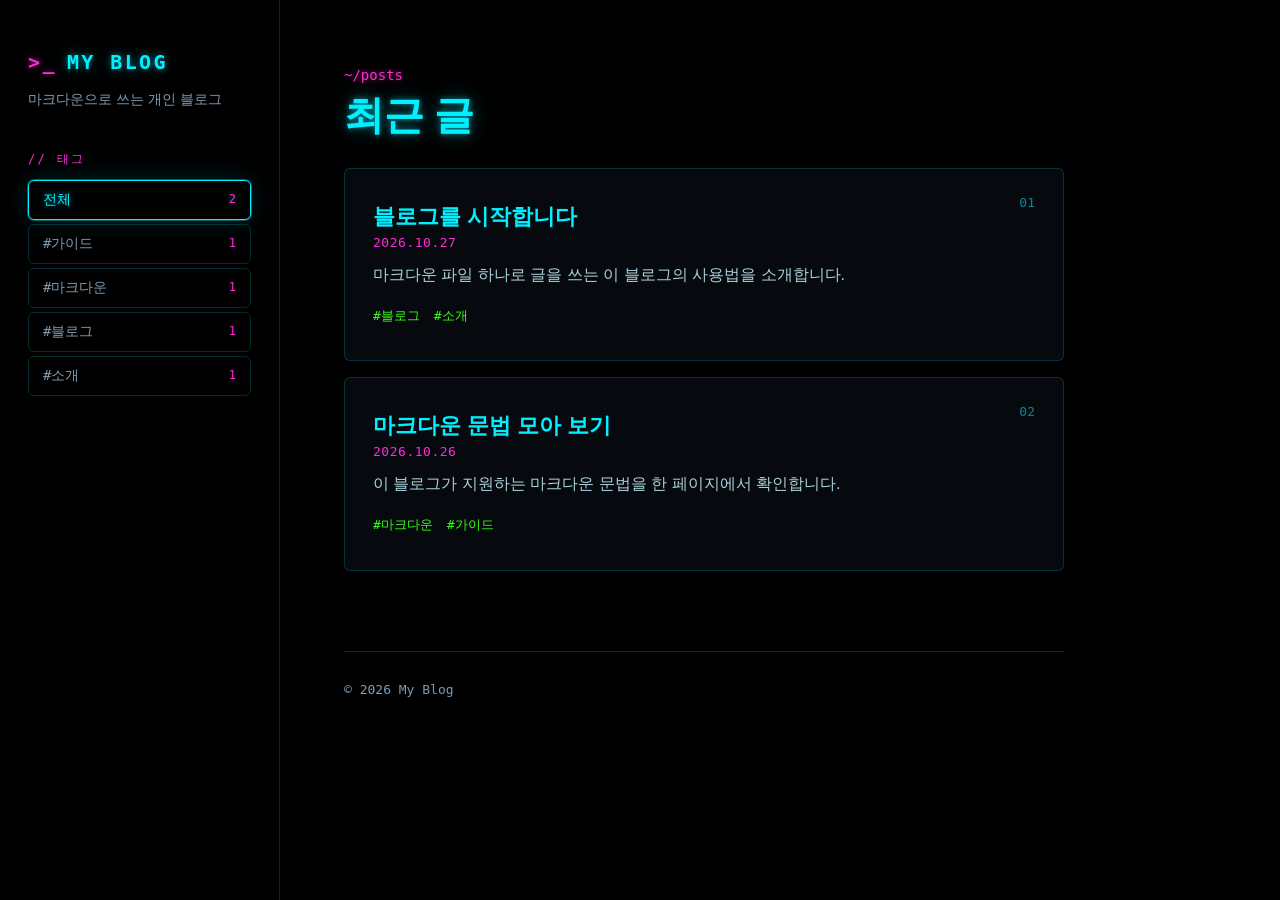
==== commit abfc0a85: "네온 디자인 다시 적용 e2120d9(네온 디자인 되돌리기)를 취소해 9af013a의 네온 다크 테마로 복원한다.  Co-Authored-By: Claude Opus 5.5 <no" ====
--- a/index.html
+++ b/index.html
@@ -3,43 +3,36 @@
 <head>
   <meta charset="utf-8">
   <meta name="viewport" content="width=device-width, initial-scale=1">
-  <meta name="color-scheme" content="light dark">
+  <meta name="color-scheme" content="dark">
+  <meta name="theme-color" content="#000000">
   <meta name="description" content="마크다운으로 쓰는 개인 블로그">
   <title>My Blog</title>
-  <script>
-    // 화면을 그리기 전에 저장된 테마를 적용해 깜빡임을 막는다
-    try {
-      const saved = localStorage.getItem('theme');
-      if (saved === 'dark' || saved === 'light') document.documentElement.dataset.theme = saved;
-    } catch (e) {}
-  </script>
   <link rel="stylesheet" href="css/style.css">
-  <script type="module" src="js/theme.js"></script>
   <script type="module" src="js/list.js"></script>
 </head>
 <body>
   <a class="skip-link" href="#main-content">본문으로 건너뛰기</a>
 
-  <header class="site-header">
-    <div class="container header-inner">
-      <a class="site-title" href="index.html">My Blog</a>
-      <button class="theme-toggle" type="button" aria-label="테마 전환">
-        <svg class="icon-moon" viewBox="0 0 24 24" width="20" height="20" fill="none" stroke="currentColor" stroke-width="2" stroke-linecap="round" stroke-linejoin="round" aria-hidden="true"><path d="M21 12.79A9 9 0 1 1 11.21 3 7 7 0 0 0 21 12.79z"/></svg>
-        <svg class="icon-sun" viewBox="0 0 24 24" width="20" height="20" fill="none" stroke="currentColor" stroke-width="2" stroke-linecap="round" stroke-linejoin="round" aria-hidden="true"><circle cx="12" cy="12" r="4"/><path d="M12 2v2M12 20v2M4.93 4.93l1.41 1.41M17.66 17.66l1.41 1.41M2 12h2M20 12h2M4.93 19.07l1.41-1.41M17.66 6.34l1.41-1.41"/></svg>
-      </button>
-    </div>
-  </header>
+  <div class="layout">
+    <header class="sidebar">
+      <a class="logo" href="index.html"><span class="logo-mark" aria-hidden="true">&gt;_</span>MY BLOG</a>
+      <p class="tagline">마크다운으로 쓰는 개인 블로그</p>
 
-  <main id="main-content" class="container">
-    <h1 class="page-title">글 목록</h1>
-    <nav class="tag-filter" aria-label="태그 필터" data-tag-filter hidden></nav>
-    <ul class="post-list" data-post-list>
-      <li class="notice">불러오는 중…</li>
-    </ul>
-  </main>
+      <div class="side-section" data-tag-section hidden>
+        <p class="side-label">태그</p>
+        <nav class="tag-filter" aria-label="태그 필터" data-tag-filter></nav>
+      </div>
+    </header>
 
-  <footer class="site-footer">
-    <div class="container">© 2026 My Blog</div>
-  </footer>
+    <main id="main-content" class="content">
+      <p class="eyebrow">~/posts</p>
+      <h1 class="page-title">최근 글</h1>
+      <ul class="post-list" data-post-list>
+        <li class="notice">불러오는 중…</li>
+      </ul>
+
+      <footer class="site-footer">© 2026 My Blog</footer>
+    </main>
+  </div>
 </body>
 </html>
--- a/css/style.css
+++ b/css/style.css
@@ -1,56 +1,34 @@
-/* ========== 테마 변수 ========== */
+/* ========== 색 · 글꼴 변수 ========== */
 
 :root {
-  color-scheme: light;
-  --bg: #ffffff;
-  --surface: #f6f7f9;
-  --text: #1f2328;
-  --text-muted: #59636e;
-  --accent: #0a5fc4;
-  --border: #e3e6ea;
-  --code-bg: #f3f4f6;
-  --quote: #d0d7de;
-  --selection: rgba(10, 95, 196, 0.18);
+  color-scheme: dark;
+  --bg: #000000;
+  --surface: #06090d;
+  --text: #c8f4ff;
+  --text-muted: #7f9bb0;
+  --neon: #00f0ff;
+  --neon-2: #ff2bd6;
+  --neon-3: #39ff14;
+  --border: rgba(0, 240, 255, 0.18);
+  --border-strong: rgba(0, 240, 255, 0.55);
+  --code-bg: #05080c;
+
+  --glow: 0 0 6px rgba(0, 240, 255, 0.55), 0 0 22px rgba(0, 240, 255, 0.3);
+  --glow-2: 0 0 6px rgba(255, 43, 214, 0.6), 0 0 22px rgba(255, 43, 214, 0.3);
+  --box-glow: 0 0 0 1px rgba(0, 240, 255, 0.35), 0 0 24px rgba(0, 240, 255, 0.15);
 
   --font-sans: -apple-system, BlinkMacSystemFont, "Apple SD Gothic Neo", "Pretendard", "Noto Sans KR",
     "Segoe UI", "Malgun Gothic", sans-serif;
   --font-mono: ui-monospace, SFMono-Regular, "SF Mono", Menlo, Consolas, "D2Coding", monospace;
   --content-width: 720px;
+  --sidebar-width: 280px;
   --gutter: 16px;
-  --radius: 8px;
-}
-
-@media (prefers-color-scheme: dark) {
-  :root:not([data-theme="light"]) {
-    color-scheme: dark;
-    --bg: #0f1115;
-    --surface: #171a21;
-    --text: #e6e8eb;
-    --text-muted: #9ba4ae;
-    --accent: #6cb0ff;
-    --border: #262b33;
-    --code-bg: #171a21;
-    --quote: #3a414b;
-    --selection: rgba(108, 176, 255, 0.25);
-  }
-}
-
-:root[data-theme="dark"] {
-  color-scheme: dark;
-  --bg: #0f1115;
-  --surface: #171a21;
-  --text: #e6e8eb;
-  --text-muted: #9ba4ae;
-  --accent: #6cb0ff;
-  --border: #262b33;
-  --code-bg: #171a21;
-  --quote: #3a414b;
-  --selection: rgba(108, 176, 255, 0.25);
+  --radius: 6px;
 }
 
 @media (min-width: 768px) {
   :root {
-    --gutter: 24px;
+    --gutter: 32px;
   }
 }
 
@@ -68,10 +46,6 @@
 }
 
 body {
-  display: flex;
-  flex-direction: column;
-  min-height: 100vh;
-  min-height: 100dvh;
   margin: 0;
   background: var(--bg);
   color: var(--text);
@@ -83,29 +57,19 @@
   -webkit-font-smoothing: antialiased;
 }
 
-main {
-  flex: 1;
-}
-
 a {
-  color: var(--accent);
+  color: var(--neon-2);
 }
 
 :focus-visible {
-  outline: 2px solid var(--accent);
-  outline-offset: 2px;
-  border-radius: 4px;
+  outline: 2px solid var(--neon-2);
+  outline-offset: 3px;
+  border-radius: 2px;
 }
 
 ::selection {
-  background: var(--selection);
-}
-
-.container {
-  width: 100%;
-  max-width: calc(var(--content-width) + var(--gutter) * 2);
-  margin-inline: auto;
-  padding-inline: var(--gutter);
+  background: var(--neon-2);
+  color: var(--bg);
 }
 
 .skip-link {
@@ -114,196 +78,320 @@
   left: var(--gutter);
   z-index: 10;
   padding: 8px 16px;
-  border-radius: var(--radius);
-  background: var(--accent);
+  background: var(--neon);
   color: var(--bg);
+  font-weight: 700;
 }
 
 .skip-link:focus {
   top: 8px;
 }
 
-/* ========== 헤더 · 푸터 ========== */
-
-.site-header {
+/* ========== 레이아웃: 모바일은 위 헤더 + 본문, 넓은 화면은 왼쪽 사이드바 + 본문 ========== */
+
+.sidebar {
+  padding: 20px var(--gutter);
   border-bottom: 1px solid var(--border);
 }
 
-.header-inner {
-  display: flex;
-  align-items: center;
-  justify-content: space-between;
-  min-height: 64px;
-}
-
-.site-title {
-  padding: 10px 0;
-  color: var(--text);
-  font-size: 1.125rem;
-  font-weight: 700;
-  letter-spacing: -0.01em;
-  text-decoration: none;
-}
-
-.theme-toggle {
+.content {
+  width: 100%;
+  max-width: calc(var(--content-width) + var(--gutter) * 2);
+  padding: 32px var(--gutter) 0;
+}
+
+@media (min-width: 960px) {
+  .layout {
+    display: grid;
+    grid-template-columns: var(--sidebar-width) minmax(0, 1fr);
+    min-height: 100vh;
+  }
+
+  .sidebar {
+    position: sticky;
+    top: 0;
+    height: 100vh;
+    padding: 40px 28px;
+    overflow-y: auto;
+    border-right: 1px solid var(--border);
+    border-bottom: 0;
+  }
+
+  .content {
+    padding: 64px clamp(32px, 5vw, 72px) 0;
+    max-width: calc(var(--content-width) + clamp(32px, 5vw, 72px) * 2);
+  }
+}
+
+/* ========== 사이드바 ========== */
+
+.logo {
   display: inline-flex;
   align-items: center;
-  justify-content: center;
-  width: 44px;
-  height: 44px;
-  margin-right: -10px;
-  padding: 0;
-  border: 0;
-  border-radius: 50%;
-  background: transparent;
-  color: var(--text-muted);
-  cursor: pointer;
-}
-
-.theme-toggle:hover {
-  background: var(--surface);
-  color: var(--text);
-}
-
-/* 라이트일 때 달, 다크일 때 해 아이콘 */
-.icon-sun {
-  display: none;
-}
-
-:root[data-theme="dark"] .icon-sun {
-  display: block;
-}
-
-:root[data-theme="dark"] .icon-moon {
-  display: none;
-}
-
-@media (prefers-color-scheme: dark) {
-  :root:not([data-theme="light"]) .icon-sun {
-    display: block;
-  }
-
-  :root:not([data-theme="light"]) .icon-moon {
-    display: none;
-  }
-}
-
-.site-footer {
-  margin-top: 80px;
-  padding: 32px 0;
-  border-top: 1px solid var(--border);
+  gap: 10px;
+  min-height: 44px;
+  color: var(--neon);
+  font-family: var(--font-mono);
+  font-size: 1.25rem;
+  font-weight: 700;
+  letter-spacing: 0.12em;
+  text-decoration: none;
+  text-shadow: var(--glow);
+}
+
+.logo-mark {
+  color: var(--neon-2);
+  text-shadow: var(--glow-2);
+}
+
+.tagline {
+  margin: 4px 0 0;
   color: var(--text-muted);
   font-size: 0.875rem;
 }
 
-/* ========== 목록 페이지 ========== */
-
-.page-title {
-  margin: 40px 0 20px;
-  font-size: 1.75rem;
-  line-height: 1.3;
-  letter-spacing: -0.02em;
-}
-
+.side-section {
+  margin-top: 20px;
+}
+
+.side-section[hidden] {
+  display: none;
+}
+
+.side-label {
+  margin: 0 0 10px;
+  color: var(--neon-2);
+  font-family: var(--font-mono);
+  font-size: 0.75rem;
+  letter-spacing: 0.2em;
+  text-transform: uppercase;
+}
+
+.side-label::before {
+  content: "// ";
+}
+
+/* 태그: 모바일은 가로로 밀어 보는 한 줄, 넓은 화면은 세로 목록 */
 .tag-filter {
   display: flex;
-  flex-wrap: wrap;
   gap: 8px;
-  margin-bottom: 8px;
-}
-
-.tag-filter[hidden] {
+  margin-inline: calc(var(--gutter) * -1);
+  padding: 2px var(--gutter) 6px;
+  overflow-x: auto;
+  scrollbar-width: none;
+}
+
+.tag-filter::-webkit-scrollbar {
   display: none;
 }
 
 .chip {
   display: inline-flex;
+  flex: none;
   align-items: center;
-  gap: 6px;
-  min-height: 36px;
+  gap: 8px;
+  min-height: 44px;
   padding: 0 14px;
   border: 1px solid var(--border);
-  border-radius: 999px;
+  border-radius: var(--radius);
   color: var(--text-muted);
+  font-family: var(--font-mono);
   font-size: 0.875rem;
   text-decoration: none;
 }
 
 .chip:hover {
-  border-color: var(--text-muted);
-  color: var(--text);
+  border-color: var(--border-strong);
+  color: var(--neon);
 }
 
 .chip[aria-current="page"] {
-  border-color: var(--text);
-  background: var(--text);
-  color: var(--bg);
+  border-color: var(--neon);
+  color: var(--neon);
+  box-shadow: var(--box-glow);
+  text-shadow: var(--glow);
 }
 
 .chip-count {
+  color: var(--neon-2);
   font-size: 0.75rem;
-  opacity: 0.7;
-}
-
-.post-list {
+}
+
+/* 사이드바 목차는 넓은 화면에서만 */
+.side-toc {
+  display: none;
+}
+
+@media (min-width: 960px) {
+  .side-section {
+    margin-top: 40px;
+  }
+
+  .tag-filter {
+    flex-direction: column;
+    gap: 4px;
+    margin: 0;
+    padding: 0;
+    overflow: visible;
+  }
+
+  .chip {
+    justify-content: space-between;
+    min-height: 40px;
+  }
+
+  .side-toc:not([hidden]) {
+    display: block;
+  }
+}
+
+.side-toc ol {
   margin: 0;
   padding: 0;
   list-style: none;
+  font-size: 0.875rem;
+}
+
+.side-toc a {
+  display: block;
+  padding: 6px 0 6px 12px;
+  border-left: 2px solid var(--border);
+  color: var(--text-muted);
+  line-height: 1.5;
+  text-decoration: none;
+}
+
+.side-toc .toc-h3 a {
+  padding-left: 24px;
+}
+
+.side-toc a:hover {
+  color: var(--neon);
+}
+
+.side-toc a[aria-current] {
+  border-left-color: var(--neon);
+  color: var(--neon);
+  text-shadow: var(--glow);
+}
+
+/* ========== 목록 페이지 ========== */
+
+.eyebrow {
+  margin: 0;
+  color: var(--neon-2);
+  font-family: var(--font-mono);
+  font-size: 0.875rem;
+  text-shadow: var(--glow-2);
+}
+
+.page-title {
+  margin: 4px 0 28px;
+  color: var(--neon);
+  font-size: 2rem;
+  line-height: 1.25;
+  letter-spacing: -0.01em;
+  text-shadow: var(--glow);
+}
+
+.post-list {
+  display: grid;
+  gap: 16px;
+  margin: 0;
+  padding: 0;
+  list-style: none;
+  counter-reset: post;
 }
 
 .post-item {
-  padding: 28px 0;
-  border-bottom: 1px solid var(--border);
-}
-
-.post-item:last-child {
-  border-bottom: 0;
+  position: relative;
+  padding: 22px 20px;
+  border: 1px solid var(--border);
+  border-radius: var(--radius);
+  background: var(--surface);
+  counter-increment: post;
+}
+
+.post-item::before {
+  content: counter(post, decimal-leading-zero);
+  position: absolute;
+  top: 18px;
+  right: 20px;
+  color: var(--border-strong);
+  font-family: var(--font-mono);
+  font-size: 0.8125rem;
+}
+
+.post-item:hover,
+.post-item:focus-within {
+  border-color: var(--neon);
+  box-shadow: var(--box-glow);
 }
 
 .post-item-title {
-  margin: 0;
+  margin: 6px 0 0;
+  padding-right: 32px;
   font-size: 1.25rem;
   line-height: 1.45;
-  letter-spacing: -0.01em;
 }
 
 .post-item-title a {
+  color: var(--neon);
+  text-decoration: none;
+}
+
+/* 카드 전체를 눌러도 글로 이동한다 */
+.post-item-title a::after {
+  content: "";
+  position: absolute;
+  inset: 0;
+}
+
+.post-item-title a:focus-visible {
+  outline: none;
+}
+
+.post-item:hover .post-item-title a {
+  text-shadow: var(--glow);
+}
+
+.post-item-desc {
+  margin: 8px 0 0;
   color: var(--text);
-  text-decoration: none;
-}
-
-.post-item-title a:hover {
-  color: var(--accent);
-}
-
-.post-item-desc {
-  margin: 10px 0 0;
+  opacity: 0.85;
+}
+
+.post-meta {
+  margin: 0;
+  color: var(--neon-2);
+  font-family: var(--font-mono);
+  font-size: 0.8125rem;
+  letter-spacing: 0.04em;
+}
+
+.post-meta > * + *::before {
+  content: "/";
+  margin: 0 0.6em;
   color: var(--text-muted);
 }
 
-.post-meta {
-  margin: 6px 0 0;
-  color: var(--text-muted);
-  font-size: 0.875rem;
-}
-
-.post-meta > * + *::before {
-  content: "·";
-  margin: 0 0.5em;
-}
-
 .tag-list {
+  position: relative;
+  z-index: 1;
   display: flex;
   flex-wrap: wrap;
-  gap: 4px 12px;
-  margin: 12px 0 0;
+  gap: 0 14px;
+  margin: 10px 0 0;
   padding: 0;
   list-style: none;
 }
 
 .tag {
-  color: var(--accent);
-  font-size: 0.875rem;
+  display: inline-block;
+  padding: 8px 0;
+  color: var(--neon-3);
+  font-family: var(--font-mono);
+  font-size: 0.8125rem;
   text-decoration: none;
 }
 
@@ -311,42 +399,37 @@
   text-decoration: underline;
 }
 
-/* 터치 기기에서는 누르기 쉽게 영역을 넓힌다 */
-@media (pointer: coarse) {
-  .chip {
-    min-height: 44px;
-  }
-
-  .tag-list {
-    gap: 0 16px;
-  }
-
-  .tag {
-    display: inline-block;
-    padding: 10px 0;
-  }
-}
-
 /* ========== 글 페이지 ========== */
 
+/* 날짜를 제목 위로 올리기 위해 flex로 순서를 바꾼다 */
 .post-header {
-  margin: 40px 0 32px;
+  display: flex;
+  flex-direction: column;
+  margin-bottom: 36px;
+  padding-bottom: 28px;
+  border-bottom: 1px solid var(--border);
 }
 
 .post-title {
-  margin: 0;
-  font-size: clamp(1.75rem, 1.2rem + 2.4vw, 2.5rem);
+  margin: 10px 0 0;
+  color: var(--neon);
+  font-size: clamp(1.75rem, 1.2rem + 2.4vw, 2.625rem);
   line-height: 1.3;
-  letter-spacing: -0.025em;
+  letter-spacing: -0.02em;
+  text-shadow: var(--glow);
 }
 
 .post-header .post-meta {
+  order: -1;
+}
+
+.post-header .tag-list {
   margin-top: 12px;
-  font-size: 0.9375rem;
-}
-
+}
+
+/* 모바일 목차 (넓은 화면에서는 사이드바 목차를 쓴다) */
 .toc {
-  margin: 0 0 40px;
+  margin: 0 0 36px;
   padding: 0 16px;
   border: 1px solid var(--border);
   border-radius: var(--radius);
@@ -357,8 +440,10 @@
   display: flex;
   align-items: center;
   min-height: 44px;
-  font-size: 0.9375rem;
-  font-weight: 600;
+  color: var(--neon);
+  font-family: var(--font-mono);
+  font-size: 0.875rem;
+  letter-spacing: 0.1em;
   list-style: none;
   cursor: pointer;
 }
@@ -367,65 +452,66 @@
   display: none;
 }
 
-.toc summary::after {
-  content: "";
-  width: 7px;
-  height: 7px;
-  margin: -4px 4px 0 auto;
-  border-right: 2px solid var(--text-muted);
-  border-bottom: 2px solid var(--text-muted);
-  transform: rotate(45deg);
-}
-
-.toc[open] summary::after {
-  margin-top: 4px;
-  transform: rotate(-135deg);
+.toc summary::before {
+  content: "+";
+  width: 1.5em;
+  color: var(--neon-2);
+}
+
+.toc[open] summary::before {
+  content: "−";
 }
 
 .toc ol {
   margin: 0 0 12px;
   padding: 0;
+  list-style: none;
   font-size: 0.9375rem;
-  list-style: none;
 }
 
 .toc a {
   display: block;
-  padding: 6px 0;
+  padding: 7px 0;
   color: var(--text-muted);
   line-height: 1.5;
   text-decoration: none;
 }
 
 .toc a:hover {
-  color: var(--accent);
+  color: var(--neon);
 }
 
 .toc .toc-h3 a {
   padding-left: 1em;
+}
+
+@media (min-width: 960px) {
+  .content .toc {
+    display: none;
+  }
 }
 
 .post-nav {
   display: grid;
   gap: 12px;
   margin-top: 64px;
-  padding-top: 32px;
-  border-top: 1px solid var(--border);
 }
 
 .post-nav-link {
   display: flex;
   flex-direction: column;
   gap: 4px;
-  padding: 16px;
+  padding: 18px 20px;
   border: 1px solid var(--border);
   border-radius: var(--radius);
-  color: var(--text);
+  background: var(--surface);
+  color: var(--neon);
   text-decoration: none;
 }
 
 .post-nav-link:hover {
-  border-color: var(--accent);
+  border-color: var(--neon);
+  box-shadow: var(--box-glow);
 }
 
 .post-nav-link.next {
@@ -433,8 +519,10 @@
 }
 
 .post-nav-label {
-  color: var(--text-muted);
-  font-size: 0.8125rem;
+  color: var(--neon-2);
+  font-family: var(--font-mono);
+  font-size: 0.75rem;
+  letter-spacing: 0.1em;
 }
 
 .post-nav-title {
@@ -442,19 +530,31 @@
   line-height: 1.45;
 }
 
+@media (min-width: 768px) {
+  .post-nav {
+    grid-template-columns: 1fr 1fr;
+  }
+
+  .post-nav-link.next {
+    grid-column: 2;
+  }
+}
+
 .back-link {
-  margin: 32px 0 0;
+  margin: 28px 0 0;
 }
 
 .back-link a {
   display: inline-block;
   padding: 10px 0;
   color: var(--text-muted);
+  font-family: var(--font-mono);
+  font-size: 0.875rem;
   text-decoration: none;
 }
 
 .back-link a:hover {
-  color: var(--accent);
+  color: var(--neon);
 }
 
 .notice {
@@ -465,8 +565,9 @@
 
 .notice h1 {
   margin: 0 0 12px;
-  color: var(--text);
+  color: var(--neon-2);
   font-size: 1.5rem;
+  text-shadow: var(--glow-2);
 }
 
 .notice p {
@@ -475,37 +576,20 @@
 
 .notice code {
   padding: 0.15em 0.4em;
+  border: 1px solid var(--border);
   border-radius: 4px;
-  background: var(--code-bg);
+  color: var(--neon-3);
   font-family: var(--font-mono);
   font-size: 0.875em;
 }
 
-.notice .back-link {
-  margin-top: 16px;
-}
-
-@media (min-width: 768px) {
-  .page-title {
-    margin: 56px 0 24px;
-    font-size: 2rem;
-  }
-
-  .post-item-title {
-    font-size: 1.375rem;
-  }
-
-  .post-header {
-    margin: 64px 0 40px;
-  }
-
-  .post-nav {
-    grid-template-columns: 1fr 1fr;
-  }
-
-  .post-nav-link.next {
-    grid-column: 2;
-  }
+.site-footer {
+  margin-top: 80px;
+  padding: 28px 0 32px;
+  border-top: 1px solid var(--border);
+  color: var(--text-muted);
+  font-family: var(--font-mono);
+  font-size: 0.8125rem;
 }
 
 /* ========== 본문 (마크다운) ========== */
@@ -524,19 +608,16 @@
 }
 
 .prose :is(h1, h2, h3, h4, h5, h6) {
+  color: var(--neon);
   line-height: 1.4;
-  letter-spacing: -0.015em;
+  letter-spacing: -0.01em;
   scroll-margin-top: 24px;
 }
 
-.prose > h1 {
-  margin-top: 2.4em;
-  font-size: 1.75em;
-}
-
-.prose > h2 {
+.prose > :is(h1, h2) {
   margin-top: 2.4em;
   font-size: 1.5em;
+  text-shadow: var(--glow);
 }
 
 .prose > h3 {
@@ -549,6 +630,22 @@
   font-size: 1.05em;
 }
 
+.prose > h2::before,
+.prose > h3::before {
+  color: var(--neon-2);
+  font-family: var(--font-mono);
+  font-weight: 400;
+  text-shadow: none;
+}
+
+.prose > h2::before {
+  content: "# ";
+}
+
+.prose > h3::before {
+  content: "## ";
+}
+
 .prose > :is(h1, h2, h3, h4, h5, h6) + * {
   margin-top: 0.75em;
 }
@@ -557,13 +654,21 @@
   margin-top: 0;
 }
 
+.prose strong {
+  color: #ffffff;
+}
+
+.prose em {
+  color: var(--neon);
+}
+
 .prose a {
   text-decoration-thickness: 1px;
-  text-underline-offset: 0.2em;
+  text-underline-offset: 0.25em;
 }
 
 .prose a:hover {
-  text-decoration-thickness: 2px;
+  text-shadow: var(--glow-2);
 }
 
 .prose :is(ul, ol) {
@@ -584,7 +689,7 @@
 }
 
 .prose li::marker {
-  color: var(--text-muted);
+  color: var(--neon-2);
 }
 
 .prose li.task {
@@ -596,13 +701,14 @@
   height: 1em;
   margin: 0 0.5em 0 -1.4em;
   vertical-align: -0.1em;
-  accent-color: var(--accent);
+  accent-color: var(--neon-3);
 }
 
 .prose blockquote {
-  padding: 0.1em 0 0.1em 1em;
-  border-left: 4px solid var(--quote);
-  color: var(--text-muted);
+  padding: 0.6em 1em;
+  border-left: 3px solid var(--neon-2);
+  background: rgba(255, 43, 214, 0.06);
+  color: var(--text);
 }
 
 .prose blockquote > * {
@@ -615,16 +721,18 @@
 
 .prose code {
   padding: 0.15em 0.4em;
+  border: 1px solid rgba(57, 255, 20, 0.25);
   border-radius: 4px;
   background: var(--code-bg);
-  font-family: var(--font-mono);
-  font-size: 0.875em;
+  color: var(--neon-3);
+  font-family: var(--font-mono);
+  font-size: 0.85em;
   word-break: normal;
   overflow-wrap: anywhere;
 }
 
 .prose pre {
-  padding: 16px;
+  padding: 16px 18px;
   overflow-x: auto;
   border: 1px solid var(--border);
   border-radius: var(--radius);
@@ -635,8 +743,10 @@
 
 .prose pre code {
   padding: 0;
+  border: 0;
   border-radius: 0;
   background: none;
+  color: var(--text);
   font-size: inherit;
   white-space: pre;
   overflow-wrap: normal;
@@ -646,12 +756,14 @@
   height: 0;
   margin-block: 2.5em;
   border: 0;
-  border-top: 1px solid var(--border);
+  border-top: 1px solid var(--neon);
+  box-shadow: var(--glow);
 }
 
 .prose img {
   max-width: 100%;
   height: auto;
+  border: 1px solid var(--border);
   border-radius: var(--radius);
   vertical-align: middle;
 }
@@ -662,6 +774,8 @@
 
 .prose .table-wrap {
   overflow-x: auto;
+  border: 1px solid var(--border);
+  border-radius: var(--radius);
 }
 
 .prose table {
@@ -672,15 +786,23 @@
 }
 
 .prose :is(th, td) {
-  padding: 0.6em 0.8em;
+  padding: 0.6em 0.9em;
   border-bottom: 1px solid var(--border);
   text-align: left;
   vertical-align: top;
 }
 
+.prose tr:last-child td {
+  border-bottom: 0;
+}
+
 .prose th {
-  border-bottom-width: 2px;
+  background: var(--surface);
+  color: var(--neon);
+  font-family: var(--font-mono);
+  font-size: 0.875em;
   font-weight: 600;
+  letter-spacing: 0.05em;
   white-space: nowrap;
 }
 
@@ -697,6 +819,23 @@
   .prose {
     font-size: 1.125rem;
   }
+
+  .page-title {
+    font-size: 2.5rem;
+  }
+
+  .post-item {
+    padding: 26px 28px;
+  }
+
+  .post-item::before {
+    top: 24px;
+    right: 28px;
+  }
+
+  .post-item-title {
+    font-size: 1.375rem;
+  }
 }
 
 /* ========== 움직임 ========== */
@@ -706,13 +845,11 @@
     scroll-behavior: smooth;
   }
 
-  body {
-    transition: background-color 0.2s ease, color 0.2s ease;
-  }
-
   .chip,
-  .theme-toggle,
-  .post-nav-link {
-    transition: background-color 0.15s ease, border-color 0.15s ease, color 0.15s ease;
-  }
-}
+  .post-item,
+  .post-nav-link,
+  .side-toc a,
+  .post-item-title a {
+    transition: border-color 0.2s ease, box-shadow 0.2s ease, color 0.2s ease, text-shadow 0.2s ease;
+  }
+}
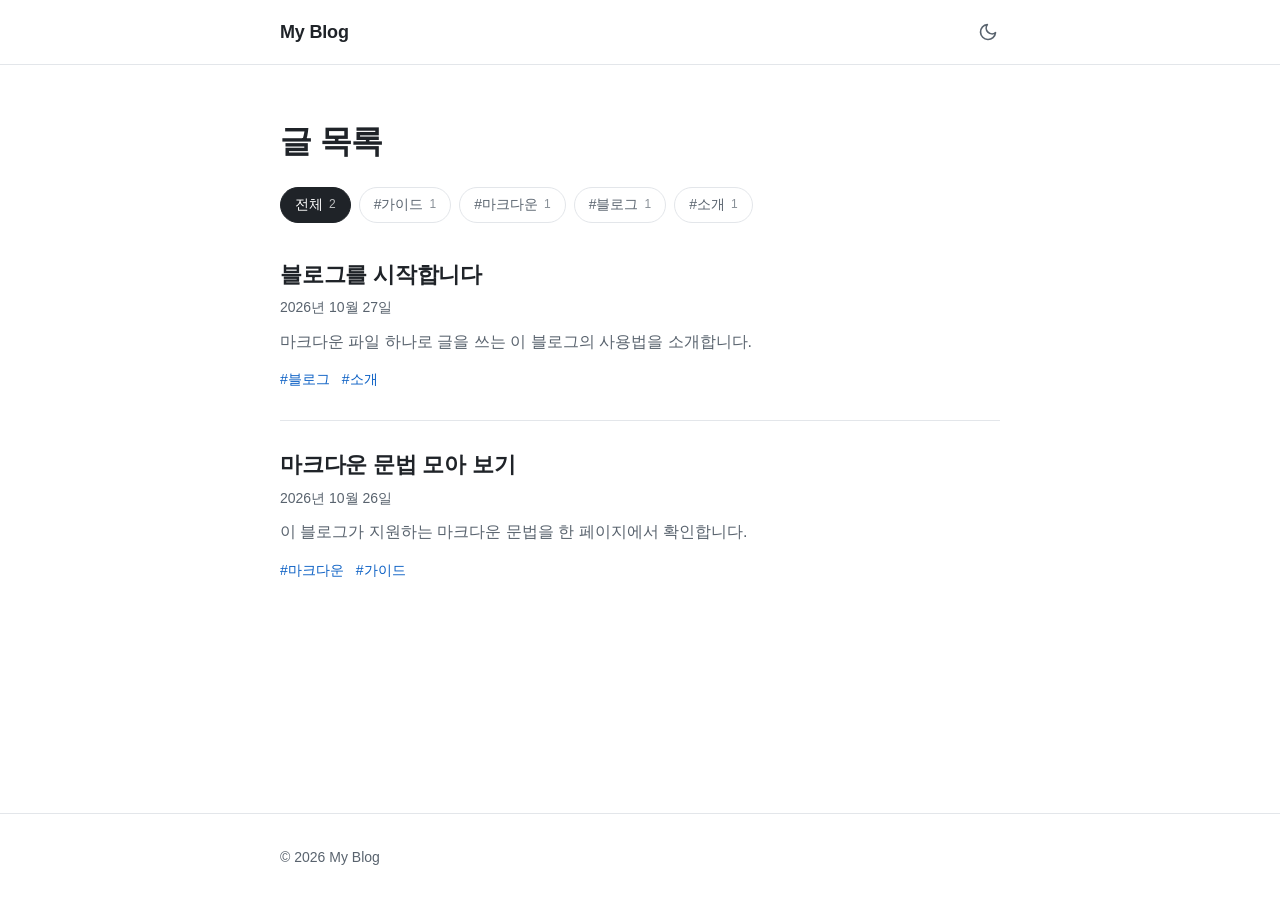
==== commit 1800a42d: "네온 디자인 다시 되돌리기 abfc0a8(네온 디자인 다시 적용)을 취소해 초기 디자인으로 복원한다.  Co-Authored-By: Claude Opus 5.5 <noreply@a" ====
--- a/index.html
+++ b/index.html
@@ -3,36 +3,43 @@
 <head>
   <meta charset="utf-8">
   <meta name="viewport" content="width=device-width, initial-scale=1">
-  <meta name="color-scheme" content="dark">
-  <meta name="theme-color" content="#000000">
+  <meta name="color-scheme" content="light dark">
   <meta name="description" content="마크다운으로 쓰는 개인 블로그">
   <title>My Blog</title>
+  <script>
+    // 화면을 그리기 전에 저장된 테마를 적용해 깜빡임을 막는다
+    try {
+      const saved = localStorage.getItem('theme');
+      if (saved === 'dark' || saved === 'light') document.documentElement.dataset.theme = saved;
+    } catch (e) {}
+  </script>
   <link rel="stylesheet" href="css/style.css">
+  <script type="module" src="js/theme.js"></script>
   <script type="module" src="js/list.js"></script>
 </head>
 <body>
   <a class="skip-link" href="#main-content">본문으로 건너뛰기</a>
 
-  <div class="layout">
-    <header class="sidebar">
-      <a class="logo" href="index.html"><span class="logo-mark" aria-hidden="true">&gt;_</span>MY BLOG</a>
-      <p class="tagline">마크다운으로 쓰는 개인 블로그</p>
+  <header class="site-header">
+    <div class="container header-inner">
+      <a class="site-title" href="index.html">My Blog</a>
+      <button class="theme-toggle" type="button" aria-label="테마 전환">
+        <svg class="icon-moon" viewBox="0 0 24 24" width="20" height="20" fill="none" stroke="currentColor" stroke-width="2" stroke-linecap="round" stroke-linejoin="round" aria-hidden="true"><path d="M21 12.79A9 9 0 1 1 11.21 3 7 7 0 0 0 21 12.79z"/></svg>
+        <svg class="icon-sun" viewBox="0 0 24 24" width="20" height="20" fill="none" stroke="currentColor" stroke-width="2" stroke-linecap="round" stroke-linejoin="round" aria-hidden="true"><circle cx="12" cy="12" r="4"/><path d="M12 2v2M12 20v2M4.93 4.93l1.41 1.41M17.66 17.66l1.41 1.41M2 12h2M20 12h2M4.93 19.07l1.41-1.41M17.66 6.34l1.41-1.41"/></svg>
+      </button>
+    </div>
+  </header>
 
-      <div class="side-section" data-tag-section hidden>
-        <p class="side-label">태그</p>
-        <nav class="tag-filter" aria-label="태그 필터" data-tag-filter></nav>
-      </div>
-    </header>
+  <main id="main-content" class="container">
+    <h1 class="page-title">글 목록</h1>
+    <nav class="tag-filter" aria-label="태그 필터" data-tag-filter hidden></nav>
+    <ul class="post-list" data-post-list>
+      <li class="notice">불러오는 중…</li>
+    </ul>
+  </main>
 
-    <main id="main-content" class="content">
-      <p class="eyebrow">~/posts</p>
-      <h1 class="page-title">최근 글</h1>
-      <ul class="post-list" data-post-list>
-        <li class="notice">불러오는 중…</li>
-      </ul>
-
-      <footer class="site-footer">© 2026 My Blog</footer>
-    </main>
-  </div>
+  <footer class="site-footer">
+    <div class="container">© 2026 My Blog</div>
+  </footer>
 </body>
 </html>
--- a/css/style.css
+++ b/css/style.css
@@ -1,34 +1,56 @@
-/* ========== 색 · 글꼴 변수 ========== */
+/* ========== 테마 변수 ========== */
 
 :root {
-  color-scheme: dark;
-  --bg: #000000;
-  --surface: #06090d;
-  --text: #c8f4ff;
-  --text-muted: #7f9bb0;
-  --neon: #00f0ff;
-  --neon-2: #ff2bd6;
-  --neon-3: #39ff14;
-  --border: rgba(0, 240, 255, 0.18);
-  --border-strong: rgba(0, 240, 255, 0.55);
-  --code-bg: #05080c;
-
-  --glow: 0 0 6px rgba(0, 240, 255, 0.55), 0 0 22px rgba(0, 240, 255, 0.3);
-  --glow-2: 0 0 6px rgba(255, 43, 214, 0.6), 0 0 22px rgba(255, 43, 214, 0.3);
-  --box-glow: 0 0 0 1px rgba(0, 240, 255, 0.35), 0 0 24px rgba(0, 240, 255, 0.15);
+  color-scheme: light;
+  --bg: #ffffff;
+  --surface: #f6f7f9;
+  --text: #1f2328;
+  --text-muted: #59636e;
+  --accent: #0a5fc4;
+  --border: #e3e6ea;
+  --code-bg: #f3f4f6;
+  --quote: #d0d7de;
+  --selection: rgba(10, 95, 196, 0.18);
 
   --font-sans: -apple-system, BlinkMacSystemFont, "Apple SD Gothic Neo", "Pretendard", "Noto Sans KR",
     "Segoe UI", "Malgun Gothic", sans-serif;
   --font-mono: ui-monospace, SFMono-Regular, "SF Mono", Menlo, Consolas, "D2Coding", monospace;
   --content-width: 720px;
-  --sidebar-width: 280px;
   --gutter: 16px;
-  --radius: 6px;
+  --radius: 8px;
+}
+
+@media (prefers-color-scheme: dark) {
+  :root:not([data-theme="light"]) {
+    color-scheme: dark;
+    --bg: #0f1115;
+    --surface: #171a21;
+    --text: #e6e8eb;
+    --text-muted: #9ba4ae;
+    --accent: #6cb0ff;
+    --border: #262b33;
+    --code-bg: #171a21;
+    --quote: #3a414b;
+    --selection: rgba(108, 176, 255, 0.25);
+  }
+}
+
+:root[data-theme="dark"] {
+  color-scheme: dark;
+  --bg: #0f1115;
+  --surface: #171a21;
+  --text: #e6e8eb;
+  --text-muted: #9ba4ae;
+  --accent: #6cb0ff;
+  --border: #262b33;
+  --code-bg: #171a21;
+  --quote: #3a414b;
+  --selection: rgba(108, 176, 255, 0.25);
 }
 
 @media (min-width: 768px) {
   :root {
-    --gutter: 32px;
+    --gutter: 24px;
   }
 }
 
@@ -46,6 +68,10 @@
 }
 
 body {
+  display: flex;
+  flex-direction: column;
+  min-height: 100vh;
+  min-height: 100dvh;
   margin: 0;
   background: var(--bg);
   color: var(--text);
@@ -57,19 +83,29 @@
   -webkit-font-smoothing: antialiased;
 }
 
+main {
+  flex: 1;
+}
+
 a {
-  color: var(--neon-2);
+  color: var(--accent);
 }
 
 :focus-visible {
-  outline: 2px solid var(--neon-2);
-  outline-offset: 3px;
-  border-radius: 2px;
+  outline: 2px solid var(--accent);
+  outline-offset: 2px;
+  border-radius: 4px;
 }
 
 ::selection {
-  background: var(--neon-2);
-  color: var(--bg);
+  background: var(--selection);
+}
+
+.container {
+  width: 100%;
+  max-width: calc(var(--content-width) + var(--gutter) * 2);
+  margin-inline: auto;
+  padding-inline: var(--gutter);
 }
 
 .skip-link {
@@ -78,320 +114,196 @@
   left: var(--gutter);
   z-index: 10;
   padding: 8px 16px;
-  background: var(--neon);
+  border-radius: var(--radius);
+  background: var(--accent);
   color: var(--bg);
-  font-weight: 700;
 }
 
 .skip-link:focus {
   top: 8px;
 }
 
-/* ========== 레이아웃: 모바일은 위 헤더 + 본문, 넓은 화면은 왼쪽 사이드바 + 본문 ========== */
-
-.sidebar {
-  padding: 20px var(--gutter);
+/* ========== 헤더 · 푸터 ========== */
+
+.site-header {
   border-bottom: 1px solid var(--border);
 }
 
-.content {
-  width: 100%;
-  max-width: calc(var(--content-width) + var(--gutter) * 2);
-  padding: 32px var(--gutter) 0;
-}
-
-@media (min-width: 960px) {
-  .layout {
-    display: grid;
-    grid-template-columns: var(--sidebar-width) minmax(0, 1fr);
-    min-height: 100vh;
-  }
-
-  .sidebar {
-    position: sticky;
-    top: 0;
-    height: 100vh;
-    padding: 40px 28px;
-    overflow-y: auto;
-    border-right: 1px solid var(--border);
-    border-bottom: 0;
-  }
-
-  .content {
-    padding: 64px clamp(32px, 5vw, 72px) 0;
-    max-width: calc(var(--content-width) + clamp(32px, 5vw, 72px) * 2);
-  }
-}
-
-/* ========== 사이드바 ========== */
-
-.logo {
+.header-inner {
+  display: flex;
+  align-items: center;
+  justify-content: space-between;
+  min-height: 64px;
+}
+
+.site-title {
+  padding: 10px 0;
+  color: var(--text);
+  font-size: 1.125rem;
+  font-weight: 700;
+  letter-spacing: -0.01em;
+  text-decoration: none;
+}
+
+.theme-toggle {
   display: inline-flex;
   align-items: center;
-  gap: 10px;
-  min-height: 44px;
-  color: var(--neon);
-  font-family: var(--font-mono);
-  font-size: 1.25rem;
-  font-weight: 700;
-  letter-spacing: 0.12em;
-  text-decoration: none;
-  text-shadow: var(--glow);
-}
-
-.logo-mark {
-  color: var(--neon-2);
-  text-shadow: var(--glow-2);
-}
-
-.tagline {
-  margin: 4px 0 0;
+  justify-content: center;
+  width: 44px;
+  height: 44px;
+  margin-right: -10px;
+  padding: 0;
+  border: 0;
+  border-radius: 50%;
+  background: transparent;
+  color: var(--text-muted);
+  cursor: pointer;
+}
+
+.theme-toggle:hover {
+  background: var(--surface);
+  color: var(--text);
+}
+
+/* 라이트일 때 달, 다크일 때 해 아이콘 */
+.icon-sun {
+  display: none;
+}
+
+:root[data-theme="dark"] .icon-sun {
+  display: block;
+}
+
+:root[data-theme="dark"] .icon-moon {
+  display: none;
+}
+
+@media (prefers-color-scheme: dark) {
+  :root:not([data-theme="light"]) .icon-sun {
+    display: block;
+  }
+
+  :root:not([data-theme="light"]) .icon-moon {
+    display: none;
+  }
+}
+
+.site-footer {
+  margin-top: 80px;
+  padding: 32px 0;
+  border-top: 1px solid var(--border);
   color: var(--text-muted);
   font-size: 0.875rem;
 }
 
-.side-section {
-  margin-top: 20px;
-}
-
-.side-section[hidden] {
-  display: none;
-}
-
-.side-label {
-  margin: 0 0 10px;
-  color: var(--neon-2);
-  font-family: var(--font-mono);
-  font-size: 0.75rem;
-  letter-spacing: 0.2em;
-  text-transform: uppercase;
-}
-
-.side-label::before {
-  content: "// ";
-}
-
-/* 태그: 모바일은 가로로 밀어 보는 한 줄, 넓은 화면은 세로 목록 */
+/* ========== 목록 페이지 ========== */
+
+.page-title {
+  margin: 40px 0 20px;
+  font-size: 1.75rem;
+  line-height: 1.3;
+  letter-spacing: -0.02em;
+}
+
 .tag-filter {
   display: flex;
+  flex-wrap: wrap;
   gap: 8px;
-  margin-inline: calc(var(--gutter) * -1);
-  padding: 2px var(--gutter) 6px;
-  overflow-x: auto;
-  scrollbar-width: none;
-}
-
-.tag-filter::-webkit-scrollbar {
+  margin-bottom: 8px;
+}
+
+.tag-filter[hidden] {
   display: none;
 }
 
 .chip {
   display: inline-flex;
-  flex: none;
   align-items: center;
-  gap: 8px;
-  min-height: 44px;
+  gap: 6px;
+  min-height: 36px;
   padding: 0 14px;
   border: 1px solid var(--border);
-  border-radius: var(--radius);
-  color: var(--text-muted);
-  font-family: var(--font-mono);
+  border-radius: 999px;
+  color: var(--text-muted);
   font-size: 0.875rem;
   text-decoration: none;
 }
 
 .chip:hover {
-  border-color: var(--border-strong);
-  color: var(--neon);
+  border-color: var(--text-muted);
+  color: var(--text);
 }
 
 .chip[aria-current="page"] {
-  border-color: var(--neon);
-  color: var(--neon);
-  box-shadow: var(--box-glow);
-  text-shadow: var(--glow);
+  border-color: var(--text);
+  background: var(--text);
+  color: var(--bg);
 }
 
 .chip-count {
-  color: var(--neon-2);
   font-size: 0.75rem;
-}
-
-/* 사이드바 목차는 넓은 화면에서만 */
-.side-toc {
-  display: none;
-}
-
-@media (min-width: 960px) {
-  .side-section {
-    margin-top: 40px;
-  }
-
-  .tag-filter {
-    flex-direction: column;
-    gap: 4px;
-    margin: 0;
-    padding: 0;
-    overflow: visible;
-  }
-
-  .chip {
-    justify-content: space-between;
-    min-height: 40px;
-  }
-
-  .side-toc:not([hidden]) {
-    display: block;
-  }
-}
-
-.side-toc ol {
+  opacity: 0.7;
+}
+
+.post-list {
   margin: 0;
   padding: 0;
   list-style: none;
+}
+
+.post-item {
+  padding: 28px 0;
+  border-bottom: 1px solid var(--border);
+}
+
+.post-item:last-child {
+  border-bottom: 0;
+}
+
+.post-item-title {
+  margin: 0;
+  font-size: 1.25rem;
+  line-height: 1.45;
+  letter-spacing: -0.01em;
+}
+
+.post-item-title a {
+  color: var(--text);
+  text-decoration: none;
+}
+
+.post-item-title a:hover {
+  color: var(--accent);
+}
+
+.post-item-desc {
+  margin: 10px 0 0;
+  color: var(--text-muted);
+}
+
+.post-meta {
+  margin: 6px 0 0;
+  color: var(--text-muted);
   font-size: 0.875rem;
 }
 
-.side-toc a {
-  display: block;
-  padding: 6px 0 6px 12px;
-  border-left: 2px solid var(--border);
-  color: var(--text-muted);
-  line-height: 1.5;
-  text-decoration: none;
-}
-
-.side-toc .toc-h3 a {
-  padding-left: 24px;
-}
-
-.side-toc a:hover {
-  color: var(--neon);
-}
-
-.side-toc a[aria-current] {
-  border-left-color: var(--neon);
-  color: var(--neon);
-  text-shadow: var(--glow);
-}
-
-/* ========== 목록 페이지 ========== */
-
-.eyebrow {
-  margin: 0;
-  color: var(--neon-2);
-  font-family: var(--font-mono);
-  font-size: 0.875rem;
-  text-shadow: var(--glow-2);
-}
-
-.page-title {
-  margin: 4px 0 28px;
-  color: var(--neon);
-  font-size: 2rem;
-  line-height: 1.25;
-  letter-spacing: -0.01em;
-  text-shadow: var(--glow);
-}
-
-.post-list {
-  display: grid;
-  gap: 16px;
-  margin: 0;
+.post-meta > * + *::before {
+  content: "·";
+  margin: 0 0.5em;
+}
+
+.tag-list {
+  display: flex;
+  flex-wrap: wrap;
+  gap: 4px 12px;
+  margin: 12px 0 0;
   padding: 0;
   list-style: none;
-  counter-reset: post;
-}
-
-.post-item {
-  position: relative;
-  padding: 22px 20px;
-  border: 1px solid var(--border);
-  border-radius: var(--radius);
-  background: var(--surface);
-  counter-increment: post;
-}
-
-.post-item::before {
-  content: counter(post, decimal-leading-zero);
-  position: absolute;
-  top: 18px;
-  right: 20px;
-  color: var(--border-strong);
-  font-family: var(--font-mono);
-  font-size: 0.8125rem;
-}
-
-.post-item:hover,
-.post-item:focus-within {
-  border-color: var(--neon);
-  box-shadow: var(--box-glow);
-}
-
-.post-item-title {
-  margin: 6px 0 0;
-  padding-right: 32px;
-  font-size: 1.25rem;
-  line-height: 1.45;
-}
-
-.post-item-title a {
-  color: var(--neon);
-  text-decoration: none;
-}
-
-/* 카드 전체를 눌러도 글로 이동한다 */
-.post-item-title a::after {
-  content: "";
-  position: absolute;
-  inset: 0;
-}
-
-.post-item-title a:focus-visible {
-  outline: none;
-}
-
-.post-item:hover .post-item-title a {
-  text-shadow: var(--glow);
-}
-
-.post-item-desc {
-  margin: 8px 0 0;
-  color: var(--text);
-  opacity: 0.85;
-}
-
-.post-meta {
-  margin: 0;
-  color: var(--neon-2);
-  font-family: var(--font-mono);
-  font-size: 0.8125rem;
-  letter-spacing: 0.04em;
-}
-
-.post-meta > * + *::before {
-  content: "/";
-  margin: 0 0.6em;
-  color: var(--text-muted);
-}
-
-.tag-list {
-  position: relative;
-  z-index: 1;
-  display: flex;
-  flex-wrap: wrap;
-  gap: 0 14px;
-  margin: 10px 0 0;
-  padding: 0;
-  list-style: none;
 }
 
 .tag {
-  display: inline-block;
-  padding: 8px 0;
-  color: var(--neon-3);
-  font-family: var(--font-mono);
-  font-size: 0.8125rem;
+  color: var(--accent);
+  font-size: 0.875rem;
   text-decoration: none;
 }
 
@@ -399,37 +311,42 @@
   text-decoration: underline;
 }
 
+/* 터치 기기에서는 누르기 쉽게 영역을 넓힌다 */
+@media (pointer: coarse) {
+  .chip {
+    min-height: 44px;
+  }
+
+  .tag-list {
+    gap: 0 16px;
+  }
+
+  .tag {
+    display: inline-block;
+    padding: 10px 0;
+  }
+}
+
 /* ========== 글 페이지 ========== */
 
-/* 날짜를 제목 위로 올리기 위해 flex로 순서를 바꾼다 */
 .post-header {
-  display: flex;
-  flex-direction: column;
-  margin-bottom: 36px;
-  padding-bottom: 28px;
-  border-bottom: 1px solid var(--border);
+  margin: 40px 0 32px;
 }
 
 .post-title {
-  margin: 10px 0 0;
-  color: var(--neon);
-  font-size: clamp(1.75rem, 1.2rem + 2.4vw, 2.625rem);
+  margin: 0;
+  font-size: clamp(1.75rem, 1.2rem + 2.4vw, 2.5rem);
   line-height: 1.3;
-  letter-spacing: -0.02em;
-  text-shadow: var(--glow);
+  letter-spacing: -0.025em;
 }
 
 .post-header .post-meta {
-  order: -1;
-}
-
-.post-header .tag-list {
   margin-top: 12px;
-}
-
-/* 모바일 목차 (넓은 화면에서는 사이드바 목차를 쓴다) */
+  font-size: 0.9375rem;
+}
+
 .toc {
-  margin: 0 0 36px;
+  margin: 0 0 40px;
   padding: 0 16px;
   border: 1px solid var(--border);
   border-radius: var(--radius);
@@ -440,10 +357,8 @@
   display: flex;
   align-items: center;
   min-height: 44px;
-  color: var(--neon);
-  font-family: var(--font-mono);
-  font-size: 0.875rem;
-  letter-spacing: 0.1em;
+  font-size: 0.9375rem;
+  font-weight: 600;
   list-style: none;
   cursor: pointer;
 }
@@ -452,66 +367,65 @@
   display: none;
 }
 
-.toc summary::before {
-  content: "+";
-  width: 1.5em;
-  color: var(--neon-2);
-}
-
-.toc[open] summary::before {
-  content: "−";
+.toc summary::after {
+  content: "";
+  width: 7px;
+  height: 7px;
+  margin: -4px 4px 0 auto;
+  border-right: 2px solid var(--text-muted);
+  border-bottom: 2px solid var(--text-muted);
+  transform: rotate(45deg);
+}
+
+.toc[open] summary::after {
+  margin-top: 4px;
+  transform: rotate(-135deg);
 }
 
 .toc ol {
   margin: 0 0 12px;
   padding: 0;
+  font-size: 0.9375rem;
   list-style: none;
-  font-size: 0.9375rem;
 }
 
 .toc a {
   display: block;
-  padding: 7px 0;
+  padding: 6px 0;
   color: var(--text-muted);
   line-height: 1.5;
   text-decoration: none;
 }
 
 .toc a:hover {
-  color: var(--neon);
+  color: var(--accent);
 }
 
 .toc .toc-h3 a {
   padding-left: 1em;
-}
-
-@media (min-width: 960px) {
-  .content .toc {
-    display: none;
-  }
 }
 
 .post-nav {
   display: grid;
   gap: 12px;
   margin-top: 64px;
+  padding-top: 32px;
+  border-top: 1px solid var(--border);
 }
 
 .post-nav-link {
   display: flex;
   flex-direction: column;
   gap: 4px;
-  padding: 18px 20px;
+  padding: 16px;
   border: 1px solid var(--border);
   border-radius: var(--radius);
-  background: var(--surface);
-  color: var(--neon);
+  color: var(--text);
   text-decoration: none;
 }
 
 .post-nav-link:hover {
-  border-color: var(--neon);
-  box-shadow: var(--box-glow);
+  border-color: var(--accent);
 }
 
 .post-nav-link.next {
@@ -519,10 +433,8 @@
 }
 
 .post-nav-label {
-  color: var(--neon-2);
-  font-family: var(--font-mono);
-  font-size: 0.75rem;
-  letter-spacing: 0.1em;
+  color: var(--text-muted);
+  font-size: 0.8125rem;
 }
 
 .post-nav-title {
@@ -530,31 +442,19 @@
   line-height: 1.45;
 }
 
-@media (min-width: 768px) {
-  .post-nav {
-    grid-template-columns: 1fr 1fr;
-  }
-
-  .post-nav-link.next {
-    grid-column: 2;
-  }
-}
-
 .back-link {
-  margin: 28px 0 0;
+  margin: 32px 0 0;
 }
 
 .back-link a {
   display: inline-block;
   padding: 10px 0;
   color: var(--text-muted);
-  font-family: var(--font-mono);
-  font-size: 0.875rem;
   text-decoration: none;
 }
 
 .back-link a:hover {
-  color: var(--neon);
+  color: var(--accent);
 }
 
 .notice {
@@ -565,9 +465,8 @@
 
 .notice h1 {
   margin: 0 0 12px;
-  color: var(--neon-2);
+  color: var(--text);
   font-size: 1.5rem;
-  text-shadow: var(--glow-2);
 }
 
 .notice p {
@@ -576,20 +475,37 @@
 
 .notice code {
   padding: 0.15em 0.4em;
-  border: 1px solid var(--border);
   border-radius: 4px;
-  color: var(--neon-3);
+  background: var(--code-bg);
   font-family: var(--font-mono);
   font-size: 0.875em;
 }
 
-.site-footer {
-  margin-top: 80px;
-  padding: 28px 0 32px;
-  border-top: 1px solid var(--border);
-  color: var(--text-muted);
-  font-family: var(--font-mono);
-  font-size: 0.8125rem;
+.notice .back-link {
+  margin-top: 16px;
+}
+
+@media (min-width: 768px) {
+  .page-title {
+    margin: 56px 0 24px;
+    font-size: 2rem;
+  }
+
+  .post-item-title {
+    font-size: 1.375rem;
+  }
+
+  .post-header {
+    margin: 64px 0 40px;
+  }
+
+  .post-nav {
+    grid-template-columns: 1fr 1fr;
+  }
+
+  .post-nav-link.next {
+    grid-column: 2;
+  }
 }
 
 /* ========== 본문 (마크다운) ========== */
@@ -608,16 +524,19 @@
 }
 
 .prose :is(h1, h2, h3, h4, h5, h6) {
-  color: var(--neon);
   line-height: 1.4;
-  letter-spacing: -0.01em;
+  letter-spacing: -0.015em;
   scroll-margin-top: 24px;
 }
 
-.prose > :is(h1, h2) {
+.prose > h1 {
+  margin-top: 2.4em;
+  font-size: 1.75em;
+}
+
+.prose > h2 {
   margin-top: 2.4em;
   font-size: 1.5em;
-  text-shadow: var(--glow);
 }
 
 .prose > h3 {
@@ -630,22 +549,6 @@
   font-size: 1.05em;
 }
 
-.prose > h2::before,
-.prose > h3::before {
-  color: var(--neon-2);
-  font-family: var(--font-mono);
-  font-weight: 400;
-  text-shadow: none;
-}
-
-.prose > h2::before {
-  content: "# ";
-}
-
-.prose > h3::before {
-  content: "## ";
-}
-
 .prose > :is(h1, h2, h3, h4, h5, h6) + * {
   margin-top: 0.75em;
 }
@@ -654,21 +557,13 @@
   margin-top: 0;
 }
 
-.prose strong {
-  color: #ffffff;
-}
-
-.prose em {
-  color: var(--neon);
-}
-
 .prose a {
   text-decoration-thickness: 1px;
-  text-underline-offset: 0.25em;
+  text-underline-offset: 0.2em;
 }
 
 .prose a:hover {
-  text-shadow: var(--glow-2);
+  text-decoration-thickness: 2px;
 }
 
 .prose :is(ul, ol) {
@@ -689,7 +584,7 @@
 }
 
 .prose li::marker {
-  color: var(--neon-2);
+  color: var(--text-muted);
 }
 
 .prose li.task {
@@ -701,14 +596,13 @@
   height: 1em;
   margin: 0 0.5em 0 -1.4em;
   vertical-align: -0.1em;
-  accent-color: var(--neon-3);
+  accent-color: var(--accent);
 }
 
 .prose blockquote {
-  padding: 0.6em 1em;
-  border-left: 3px solid var(--neon-2);
-  background: rgba(255, 43, 214, 0.06);
-  color: var(--text);
+  padding: 0.1em 0 0.1em 1em;
+  border-left: 4px solid var(--quote);
+  color: var(--text-muted);
 }
 
 .prose blockquote > * {
@@ -721,18 +615,16 @@
 
 .prose code {
   padding: 0.15em 0.4em;
-  border: 1px solid rgba(57, 255, 20, 0.25);
   border-radius: 4px;
   background: var(--code-bg);
-  color: var(--neon-3);
   font-family: var(--font-mono);
-  font-size: 0.85em;
+  font-size: 0.875em;
   word-break: normal;
   overflow-wrap: anywhere;
 }
 
 .prose pre {
-  padding: 16px 18px;
+  padding: 16px;
   overflow-x: auto;
   border: 1px solid var(--border);
   border-radius: var(--radius);
@@ -743,10 +635,8 @@
 
 .prose pre code {
   padding: 0;
-  border: 0;
   border-radius: 0;
   background: none;
-  color: var(--text);
   font-size: inherit;
   white-space: pre;
   overflow-wrap: normal;
@@ -756,14 +646,12 @@
   height: 0;
   margin-block: 2.5em;
   border: 0;
-  border-top: 1px solid var(--neon);
-  box-shadow: var(--glow);
+  border-top: 1px solid var(--border);
 }
 
 .prose img {
   max-width: 100%;
   height: auto;
-  border: 1px solid var(--border);
   border-radius: var(--radius);
   vertical-align: middle;
 }
@@ -774,8 +662,6 @@
 
 .prose .table-wrap {
   overflow-x: auto;
-  border: 1px solid var(--border);
-  border-radius: var(--radius);
 }
 
 .prose table {
@@ -786,23 +672,15 @@
 }
 
 .prose :is(th, td) {
-  padding: 0.6em 0.9em;
+  padding: 0.6em 0.8em;
   border-bottom: 1px solid var(--border);
   text-align: left;
   vertical-align: top;
 }
 
-.prose tr:last-child td {
-  border-bottom: 0;
-}
-
 .prose th {
-  background: var(--surface);
-  color: var(--neon);
-  font-family: var(--font-mono);
-  font-size: 0.875em;
+  border-bottom-width: 2px;
   font-weight: 600;
-  letter-spacing: 0.05em;
   white-space: nowrap;
 }
 
@@ -819,23 +697,6 @@
   .prose {
     font-size: 1.125rem;
   }
-
-  .page-title {
-    font-size: 2.5rem;
-  }
-
-  .post-item {
-    padding: 26px 28px;
-  }
-
-  .post-item::before {
-    top: 24px;
-    right: 28px;
-  }
-
-  .post-item-title {
-    font-size: 1.375rem;
-  }
 }
 
 /* ========== 움직임 ========== */
@@ -845,11 +706,13 @@
     scroll-behavior: smooth;
   }
 
+  body {
+    transition: background-color 0.2s ease, color 0.2s ease;
+  }
+
   .chip,
-  .post-item,
-  .post-nav-link,
-  .side-toc a,
-  .post-item-title a {
-    transition: border-color 0.2s ease, box-shadow 0.2s ease, color 0.2s ease, text-shadow 0.2s ease;
-  }
-}
+  .theme-toggle,
+  .post-nav-link {
+    transition: background-color 0.15s ease, border-color 0.15s ease, color 0.15s ease;
+  }
+}
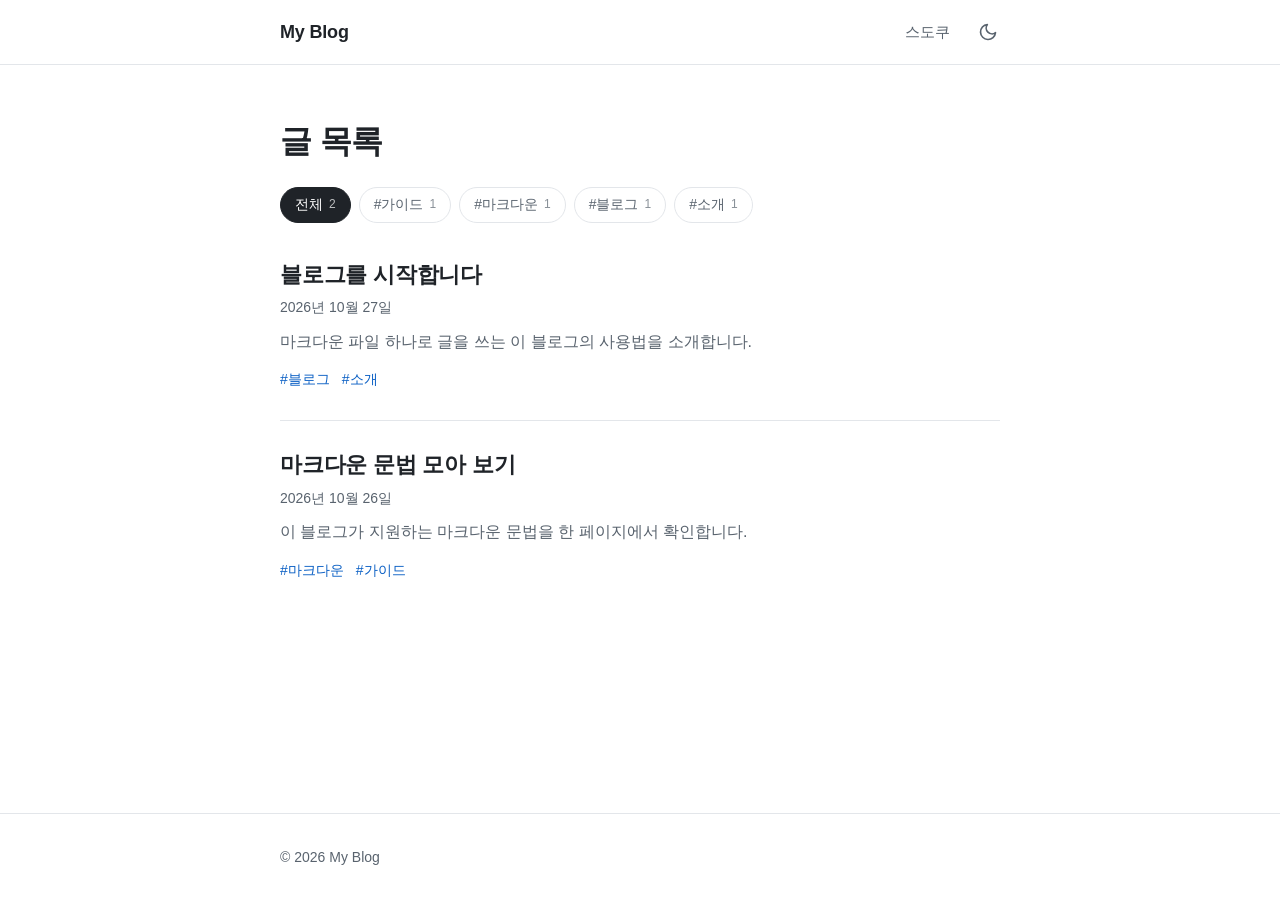
==== commit 792d64a7: "블로그 첫 화면 헤더에 스도쿠 링크 추가 Co-Authored-By: Claude Opus 5.5 <noreply@anthropic.com>" ====
--- a/index.html
+++ b/index.html
@@ -23,6 +23,9 @@
   <header class="site-header">
     <div class="container header-inner">
       <a class="site-title" href="index.html">My Blog</a>
+      <nav class="site-nav" aria-label="사이트 메뉴">
+        <a href="sudoku/">스도쿠</a>
+      </nav>
       <button class="theme-toggle" type="button" aria-label="테마 전환">
         <svg class="icon-moon" viewBox="0 0 24 24" width="20" height="20" fill="none" stroke="currentColor" stroke-width="2" stroke-linecap="round" stroke-linejoin="round" aria-hidden="true"><path d="M21 12.79A9 9 0 1 1 11.21 3 7 7 0 0 0 21 12.79z"/></svg>
         <svg class="icon-sun" viewBox="0 0 24 24" width="20" height="20" fill="none" stroke="currentColor" stroke-width="2" stroke-linecap="round" stroke-linejoin="round" aria-hidden="true"><circle cx="12" cy="12" r="4"/><path d="M12 2v2M12 20v2M4.93 4.93l1.41 1.41M17.66 17.66l1.41 1.41M2 12h2M20 12h2M4.93 19.07l1.41-1.41M17.66 6.34l1.41-1.41"/></svg>
--- a/css/style.css
+++ b/css/style.css
@@ -145,6 +145,27 @@
   text-decoration: none;
 }
 
+.site-nav {
+  margin-left: auto;
+  margin-right: 4px;
+}
+
+.site-nav a {
+  display: inline-flex;
+  align-items: center;
+  min-height: 44px;
+  padding: 0 12px;
+  border-radius: var(--radius);
+  color: var(--text-muted);
+  font-size: 0.9375rem;
+  text-decoration: none;
+}
+
+.site-nav a:hover {
+  background: var(--surface);
+  color: var(--text);
+}
+
 .theme-toggle {
   display: inline-flex;
   align-items: center;
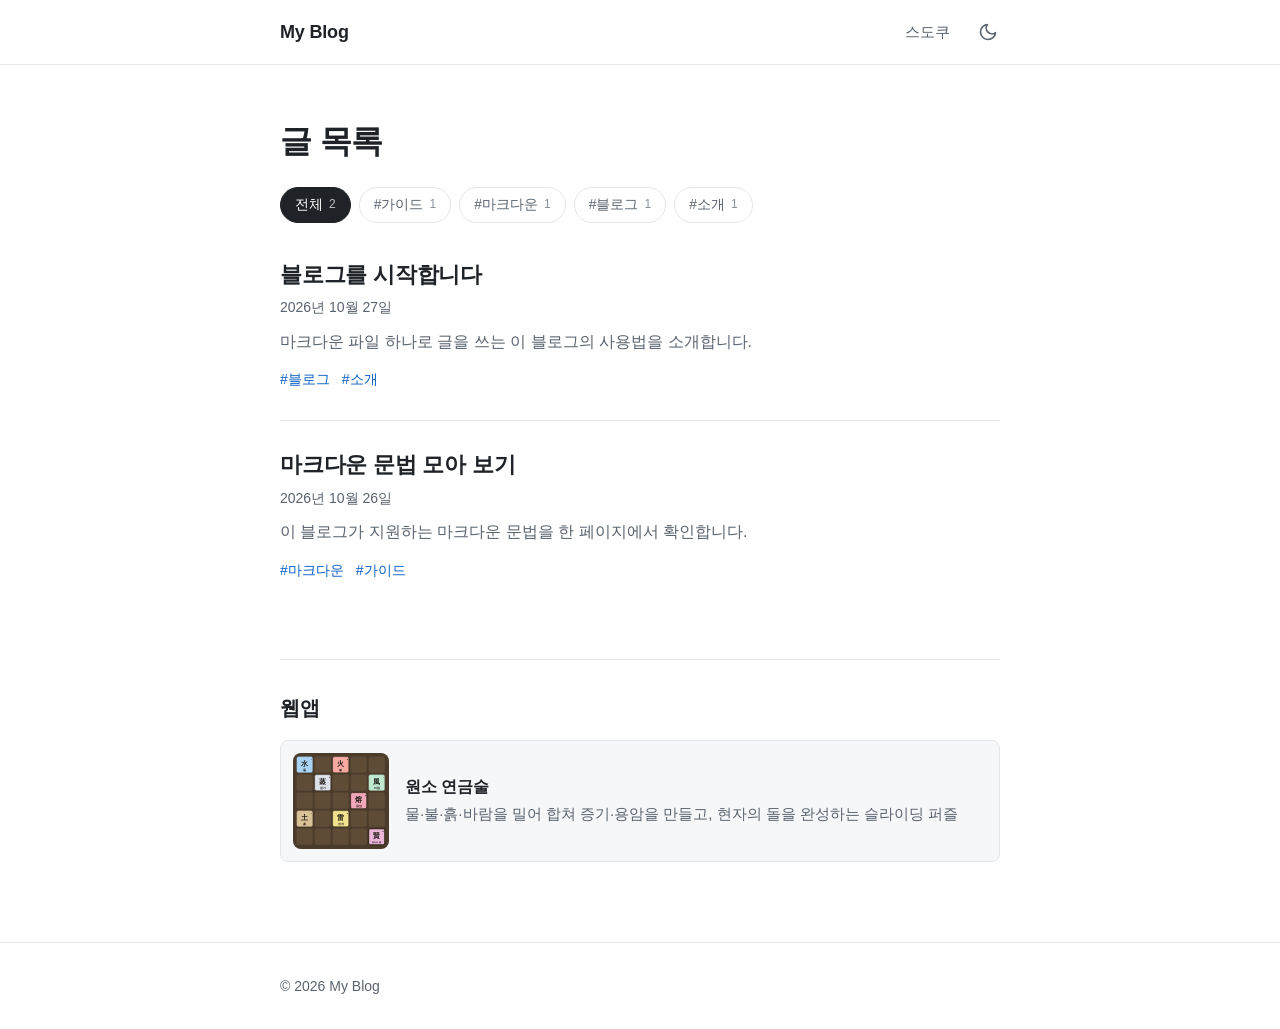
==== commit 5bbd026f: "원소 연금술 웹앱 추가 및 메인 페이지에 카드 등록 - apps/element-alchemy/: 원소 타일을 밀어 합치는 5×5 슬라이딩 퍼즐 - spec.md, review.md" ====
--- a/index.html
+++ b/index.html
@@ -39,6 +39,21 @@
     <ul class="post-list" data-post-list>
       <li class="notice">불러오는 중…</li>
     </ul>
+
+    <section class="app-section" aria-labelledby="app-section-title">
+      <h2 class="section-title" id="app-section-title">웹앱</h2>
+      <ul class="app-list">
+        <li>
+          <a class="app-card" href="apps/element-alchemy/">
+            <img class="app-card-thumb" src="apps/element-alchemy/preview.svg" alt="원소 타일이 놓인 5×5 연금술 게임판" width="96" height="96">
+            <span class="app-card-body">
+              <span class="app-card-title">원소 연금술</span>
+              <span class="app-card-desc">물·불·흙·바람을 밀어 합쳐 증기·용암을 만들고, 현자의 돌을 완성하는 슬라이딩 퍼즐</span>
+            </span>
+          </a>
+        </li>
+      </ul>
+    </section>
   </main>
 
   <footer class="site-footer">
--- a/css/style.css
+++ b/css/style.css
@@ -332,6 +332,77 @@
   text-decoration: underline;
 }
 
+.app-section {
+  margin: 48px 0 0;
+  padding: 32px 0 0;
+  border-top: 1px solid var(--border);
+}
+
+.section-title {
+  margin: 0 0 16px;
+  font-size: 1.25rem;
+  letter-spacing: -0.01em;
+}
+
+.app-list {
+  display: grid;
+  gap: 12px;
+  margin: 0;
+  padding: 0;
+  list-style: none;
+}
+
+.app-card {
+  display: flex;
+  gap: 16px;
+  align-items: center;
+  padding: 12px;
+  border: 1px solid var(--border);
+  border-radius: var(--radius);
+  background: var(--surface);
+  color: var(--text);
+  text-decoration: none;
+}
+
+.app-card:hover {
+  border-color: var(--accent);
+}
+
+.app-card-thumb {
+  flex: none;
+  width: 72px;
+  height: 72px;
+  border-radius: var(--radius);
+}
+
+.app-card-body {
+  display: grid;
+  gap: 4px;
+  min-width: 0;
+}
+
+.app-card-title {
+  font-weight: 600;
+  line-height: 1.4;
+}
+
+.app-card:hover .app-card-title {
+  color: var(--accent);
+}
+
+.app-card-desc {
+  color: var(--text-muted);
+  font-size: 0.9375rem;
+  line-height: 1.55;
+}
+
+@media (min-width: 768px) {
+  .app-card-thumb {
+    width: 96px;
+    height: 96px;
+  }
+}
+
 /* 터치 기기에서는 누르기 쉽게 영역을 넓힌다 */
 @media (pointer: coarse) {
   .chip {
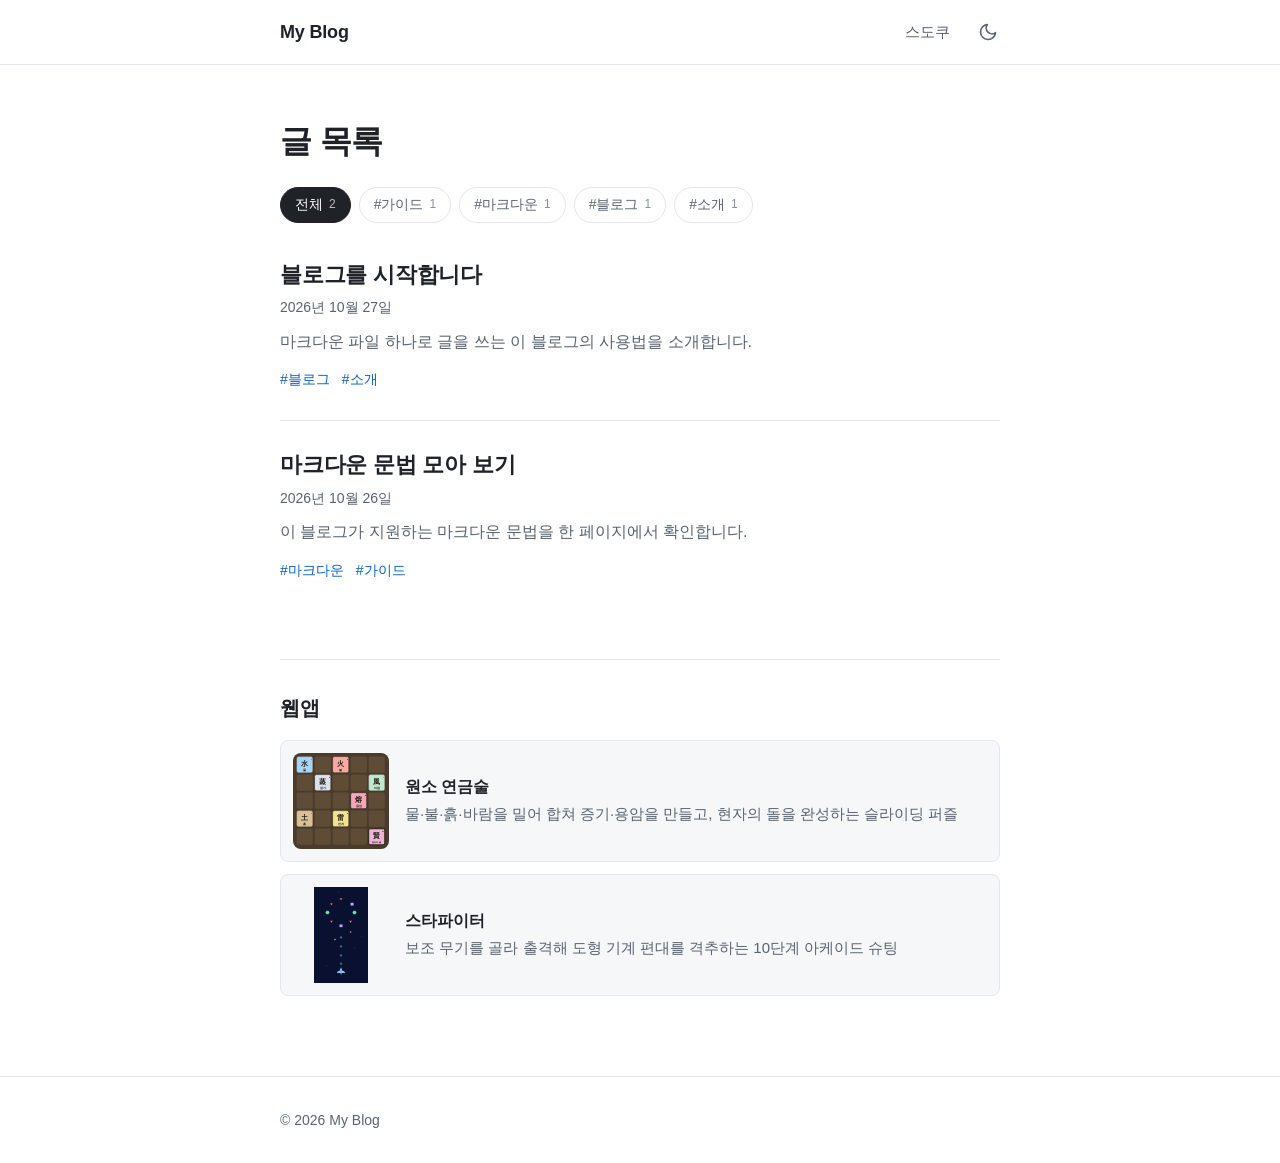
==== commit 48164661: "스타파이터 슈팅 게임 추가 및 메인 페이지에 카드 등록 - apps/starfighter/: 보조 무기를 골라 도형 기계 편대를 격추하는 10단계 아케이드 슈팅 - spec.md," ====
--- a/index.html
+++ b/index.html
@@ -52,6 +52,15 @@
             </span>
           </a>
         </li>
+        <li>
+          <a class="app-card" href="apps/starfighter/">
+            <img class="app-card-thumb" src="apps/starfighter/preview.svg" alt="도형 모양 적 편대를 향해 탄을 쏘는 전투기" width="96" height="96">
+            <span class="app-card-body">
+              <span class="app-card-title">스타파이터</span>
+              <span class="app-card-desc">보조 무기를 골라 출격해 도형 기계 편대를 격추하는 10단계 아케이드 슈팅</span>
+            </span>
+          </a>
+        </li>
       </ul>
     </section>
   </main>
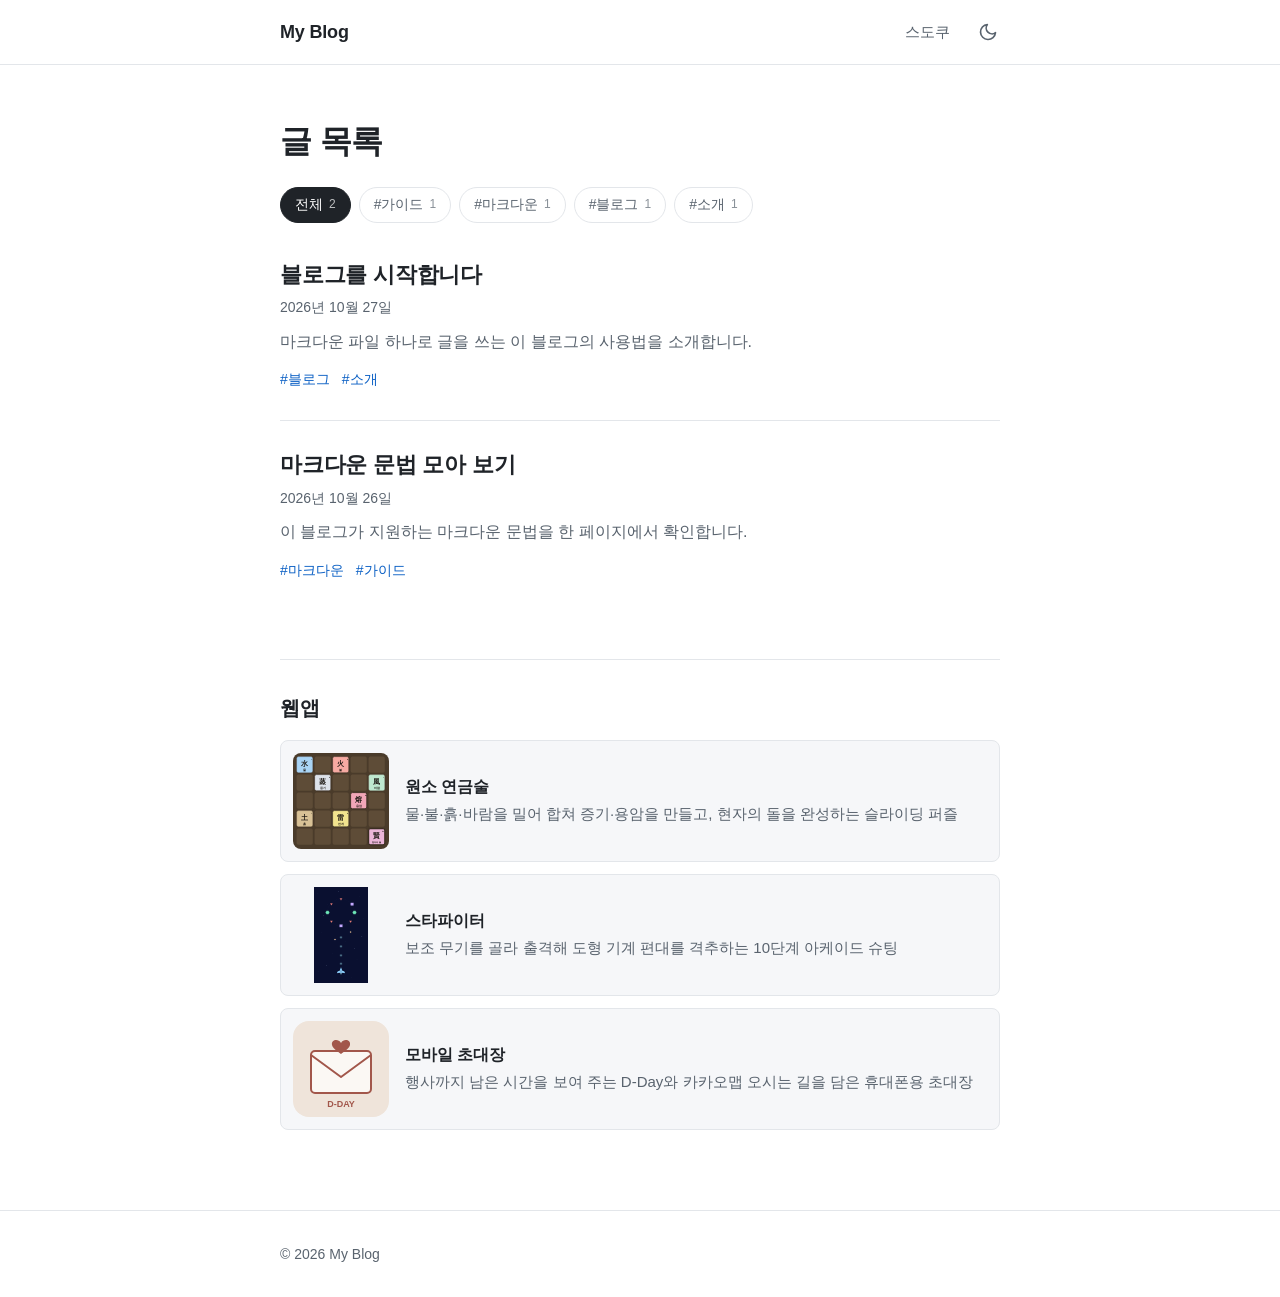
==== commit 7df9a82a: "모바일 초대장 웹앱 추가 및 메인 페이지에 카드 등록 - apps/invitation/: D-Day 카운트다운(한국 시간 달력 기준), 행사 달 달력,   카카오맵 오시는 길(키 " ====
--- a/index.html
+++ b/index.html
@@ -61,6 +61,15 @@
             </span>
           </a>
         </li>
+        <li>
+          <a class="app-card" href="apps/invitation/">
+            <img class="app-card-thumb" src="apps/invitation/preview.svg" alt="하트가 그려진 초대장 봉투" width="96" height="96">
+            <span class="app-card-body">
+              <span class="app-card-title">모바일 초대장</span>
+              <span class="app-card-desc">행사까지 남은 시간을 보여 주는 D-Day와 카카오맵 오시는 길을 담은 휴대폰용 초대장</span>
+            </span>
+          </a>
+        </li>
       </ul>
     </section>
   </main>
